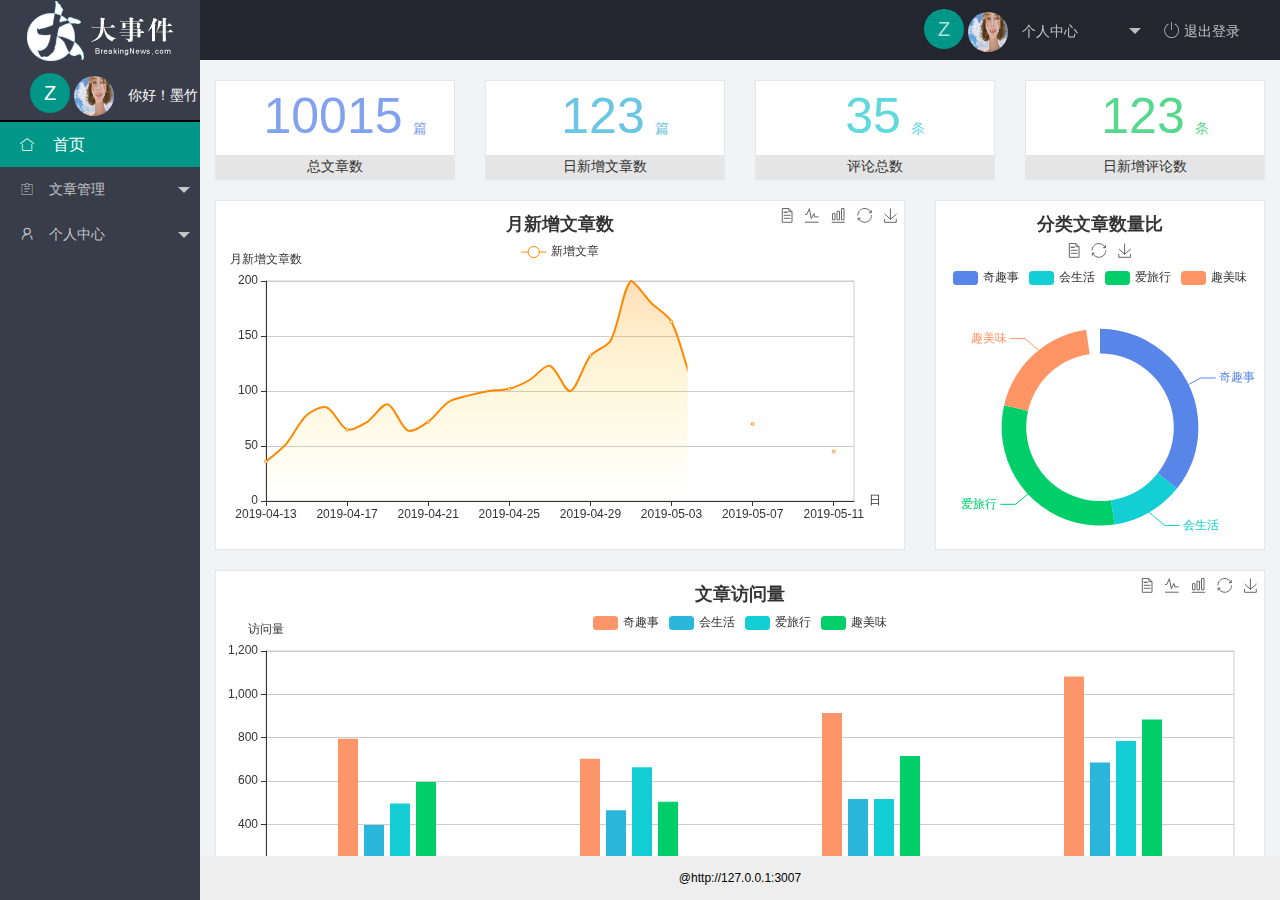
==== index.html @ a613e9b0 "完成了对主页功能的开发" ====
<!DOCTYPE html>
<html>

<head>
  <meta charset="utf-8">
  <meta name="viewport" content="width=device-width, initial-scale=1, maximum-scale=1">
  <title>大事件</title>
  <!-- layui css 文件 -->
  <link rel="stylesheet" href="./assets/lib/layui/css/layui.css">
  <!-- 第三方图标库 -->
  <link rel="stylesheet" href="./assets/fonts/iconfont.css">
  <!-- 自己的 css 文件 -->
  <link rel="stylesheet" href="./assets/css/index.css">
</head>

<body>
  <div class="layui-layout layui-layout-admin">
    <div class="layui-header">
      <div class="layui-logo layui-hide-xs layui-bg-black">
        <img src="./assets/images/logo.png" alt="">
      </div>
      <!-- 头部区域（可配合layui 已有的水平导航） -->
      <ul class="layui-nav layui-layout-left">
        <!-- 移动端显示 -->
        <li class="layui-nav-item layui-show-xs-inline-block layui-hide-sm" lay-header-event="menuLeft">
          <i class="layui-icon layui-icon-spread-left"></i>
        </li>
      </ul>
      <ul class="layui-nav layui-layout-right">
        <li class="layui-nav-item layui-hide layui-show-md-inline-block">
          <a href="javascript:;" class="userinfo">
            <!-- 文本头像 -->
            <span class="text-avatar">Z</span>
            <img src="./assets/images/2052120.jpg" class="layui-nav-img">
            个人中心
          </a>
          <dl class="layui-nav-child">
            <dd><a href="">基本资料</a></dd>
            <dd><a href="">更换头像</a></dd>
            <dd><a href="">修改密码</a></dd>
          </dl>
        </li>
        <li class="layui-nav-item" lay-header-event="menuRight" lay-unselect>
          <a href="javascript:;" id="btnLogout">
            <span class="iconfont icon-tuichu"></span>
            退出登录
          </a>
        </li>
      </ul>
    </div>

    <div class="layui-side layui-bg-black">
      <div class="layui-side-scroll">
        <div class="userinfo">
          <!-- 文本头像 -->
          <span class="text-avatar">Z</span>
          <img src="./assets/images/2052120.jpg" class="layui-nav-img">
          <span id="welcome">你好！墨竹</span>
        </div>
        <!-- 左侧导航区域（可配合layui已有的垂直导航） -->
        <ul class="layui-nav layui-nav-tree" lay-filter="test" lay-shrink="all">
          <li class="layui-nav-item layui-nav-itemed layui-this">
            <a class="" href="./home/dashboard.html" target="fm" style="font-size: 16px;" id="frist_show">
              <i class="layui-icon layui-icon-home"></i> 首页
            </a>
          </li>
          <li class="layui-nav-item">
            <a href="javascript:;"> <i class="layui-icon layui-icon-form"></i>文章管理</a>
            <dl class="layui-nav-child">
              <dd><a href="javascript:;">文章类别</a></dd>
              <dd><a href="javascript:;">文章列表</a></dd>
              <dd><a href="javascript:;">发表文章</a></dd>
            </dl>
          </li>
          <li class="layui-nav-item">
            <a href="javascript:;"> <i class="layui-icon layui-icon-username"></i>个人中心</a>
            <dl class="layui-nav-child">
              <dd><a href="javascript:;">基本信息</a></dd>
              <dd><a href="javascript:;">更换头像</a></dd>
              <dd><a href="javascript:;">修改密码</a></dd>
            </dl>
          </li>
        </ul>
      </div>
    </div>

    <div class="layui-body">
      <!-- 内容主体区域 -->
      <iframe name="fm" src="./home/dashboard.html" frameborder="0" id="zhuti"></iframe>



    </div>

    <div class="layui-footer">
      <!-- 底部固定区域 -->
      @http://127.0.0.1:3007
    </div>
  </div>
  <!-- 导入 layUI 的 js 文件 -->
  <script src="./assets/lib/layui/layui.all.js"></script>
  <!-- 导入 jQuery -->
  <script src="./assets/lib/jquery.js"></script>
  <!-- 导入 baseAPI -->
  <script src="./assets/js/baseAPI.js"></script>
  <!-- 导入自己的 js 文件 -->
  <script src="./assets/js/index.js"></script>
</body>

</html>
---- assets/lib/layui/css/layui.css ----
/** layui-v2.5.5 MIT License By https://www.layui.com */
 .layui-inline,img{display:inline-block;vertical-align:middle}h1,h2,h3,h4,h5,h6{font-weight:400}.layui-edge,.layui-header,.layui-inline,.layui-main{position:relative}.layui-body,.layui-edge,.layui-elip{overflow:hidden}.layui-btn,.layui-edge,.layui-inline,img{vertical-align:middle}.layui-btn,.layui-disabled,.layui-icon,.layui-unselect{-moz-user-select:none;-webkit-user-select:none;-ms-user-select:none}.layui-elip,.layui-form-checkbox span,.layui-form-pane .layui-form-label{text-overflow:ellipsis;white-space:nowrap}.layui-breadcrumb,.layui-tree-btnGroup{visibility:hidden}blockquote,body,button,dd,div,dl,dt,form,h1,h2,h3,h4,h5,h6,input,li,ol,p,pre,td,textarea,th,ul{margin:0;padding:0;-webkit-tap-highlight-color:rgba(0,0,0,0)}a:active,a:hover{outline:0}img{border:none}li{list-style:none}table{border-collapse:collapse;border-spacing:0}h4,h5,h6{font-size:100%}button,input,optgroup,option,select,textarea{font-family:inherit;font-size:inherit;font-style:inherit;font-weight:inherit;outline:0}pre{white-space:pre-wrap;white-space:-moz-pre-wrap;white-space:-pre-wrap;white-space:-o-pre-wrap;word-wrap:break-word}body{line-height:24px;font:14px Helvetica Neue,Helvetica,PingFang SC,Tahoma,Arial,sans-serif}hr{height:1px;margin:10px 0;border:0;clear:both}a{color:#333;text-decoration:none}a:hover{color:#777}a cite{font-style:normal;*cursor:pointer}.layui-border-box,.layui-border-box *{box-sizing:border-box}.layui-box,.layui-box *{box-sizing:content-box}.layui-clear{clear:both;*zoom:1}.layui-clear:after{content:'\20';clear:both;*zoom:1;display:block;height:0}.layui-inline{*display:inline;*zoom:1}.layui-edge{display:inline-block;width:0;height:0;border-width:6px;border-style:dashed;border-color:transparent}.layui-edge-top{top:-4px;border-bottom-color:#999;border-bottom-style:solid}.layui-edge-right{border-left-color:#999;border-left-style:solid}.layui-edge-bottom{top:2px;border-top-color:#999;border-top-style:solid}.layui-edge-left{border-right-color:#999;border-right-style:solid}.layui-disabled,.layui-disabled:hover{color:#d2d2d2!important;cursor:not-allowed!important}.layui-circle{border-radius:100%}.layui-show{display:block!important}.layui-hide{display:none!important}@font-face{font-family:layui-icon;src:url(../font/iconfont.eot?v=250);src:url(../font/iconfont.eot?v=250#iefix) format('embedded-opentype'),url(../font/iconfont.woff2?v=250) format('woff2'),url(../font/iconfont.woff?v=250) format('woff'),url(../font/iconfont.ttf?v=250) format('truetype'),url(../font/iconfont.svg?v=250#layui-icon) format('svg')}.layui-icon{font-family:layui-icon!important;font-size:16px;font-style:normal;-webkit-font-smoothing:antialiased;-moz-osx-font-smoothing:grayscale}.layui-icon-reply-fill:before{content:"\e611"}.layui-icon-set-fill:before{content:"\e614"}.layui-icon-menu-fill:before{content:"\e60f"}.layui-icon-search:before{content:"\e615"}.layui-icon-share:before{content:"\e641"}.layui-icon-set-sm:before{content:"\e620"}.layui-icon-engine:before{content:"\e628"}.layui-icon-close:before{content:"\1006"}.layui-icon-close-fill:before{content:"\1007"}.layui-icon-chart-screen:before{content:"\e629"}.layui-icon-star:before{content:"\e600"}.layui-icon-circle-dot:before{content:"\e617"}.layui-icon-chat:before{content:"\e606"}.layui-icon-release:before{content:"\e609"}.layui-icon-list:before{content:"\e60a"}.layui-icon-chart:before{content:"\e62c"}.layui-icon-ok-circle:before{content:"\1005"}.layui-icon-layim-theme:before{content:"\e61b"}.layui-icon-table:before{content:"\e62d"}.layui-icon-right:before{content:"\e602"}.layui-icon-left:before{content:"\e603"}.layui-icon-cart-simple:before{content:"\e698"}.layui-icon-face-cry:before{content:"\e69c"}.layui-icon-face-smile:before{content:"\e6af"}.layui-icon-survey:before{content:"\e6b2"}.layui-icon-tree:before{content:"\e62e"}.layui-icon-upload-circle:before{content:"\e62f"}.layui-icon-add-circle:before{content:"\e61f"}.layui-icon-download-circle:before{content:"\e601"}.layui-icon-templeate-1:before{content:"\e630"}.layui-icon-util:before{content:"\e631"}.layui-icon-face-surprised:before{content:"\e664"}.layui-icon-edit:before{content:"\e642"}.layui-icon-speaker:before{content:"\e645"}.layui-icon-down:before{content:"\e61a"}.layui-icon-file:before{content:"\e621"}.layui-icon-layouts:before{content:"\e632"}.layui-icon-rate-half:before{content:"\e6c9"}.layui-icon-add-circle-fine:before{content:"\e608"}.layui-icon-prev-circle:before{content:"\e633"}.layui-icon-read:before{content:"\e705"}.layui-icon-404:before{content:"\e61c"}.layui-icon-carousel:before{content:"\e634"}.layui-icon-help:before{content:"\e607"}.layui-icon-code-circle:before{content:"\e635"}.layui-icon-water:before{content:"\e636"}.layui-icon-username:before{content:"\e66f"}.layui-icon-find-fill:before{content:"\e670"}.layui-icon-about:before{content:"\e60b"}.layui-icon-location:before{content:"\e715"}.layui-icon-up:before{content:"\e619"}.layui-icon-pause:before{content:"\e651"}.layui-icon-date:before{content:"\e637"}.layui-icon-layim-uploadfile:before{content:"\e61d"}.layui-icon-delete:before{content:"\e640"}.layui-icon-play:before{content:"\e652"}.layui-icon-top:before{content:"\e604"}.layui-icon-friends:before{content:"\e612"}.layui-icon-refresh-3:before{content:"\e9aa"}.layui-icon-ok:before{content:"\e605"}.layui-icon-layer:before{content:"\e638"}.layui-icon-face-smile-fine:before{content:"\e60c"}.layui-icon-dollar:before{content:"\e659"}.layui-icon-group:before{content:"\e613"}.layui-icon-layim-download:before{content:"\e61e"}.layui-icon-picture-fine:before{content:"\e60d"}.layui-icon-link:before{content:"\e64c"}.layui-icon-diamond:before{content:"\e735"}.layui-icon-log:before{content:"\e60e"}.layui-icon-rate-solid:before{content:"\e67a"}.layui-icon-fonts-del:before{content:"\e64f"}.layui-icon-unlink:before{content:"\e64d"}.layui-icon-fonts-clear:before{content:"\e639"}.layui-icon-triangle-r:before{content:"\e623"}.layui-icon-circle:before{content:"\e63f"}.layui-icon-radio:before{content:"\e643"}.layui-icon-align-center:before{content:"\e647"}.layui-icon-align-right:before{content:"\e648"}.layui-icon-align-left:before{content:"\e649"}.layui-icon-loading-1:before{content:"\e63e"}.layui-icon-return:before{content:"\e65c"}.layui-icon-fonts-strong:before{content:"\e62b"}.layui-icon-upload:before{content:"\e67c"}.layui-icon-dialogue:before{content:"\e63a"}.layui-icon-video:before{content:"\e6ed"}.layui-icon-headset:before{content:"\e6fc"}.layui-icon-cellphone-fine:before{content:"\e63b"}.layui-icon-add-1:before{content:"\e654"}.layui-icon-face-smile-b:before{content:"\e650"}.layui-icon-fonts-html:before{content:"\e64b"}.layui-icon-form:before{content:"\e63c"}.layui-icon-cart:before{content:"\e657"}.layui-icon-camera-fill:before{content:"\e65d"}.layui-icon-tabs:before{content:"\e62a"}.layui-icon-fonts-code:before{content:"\e64e"}.layui-icon-fire:before{content:"\e756"}.layui-icon-set:before{content:"\e716"}.layui-icon-fonts-u:before{content:"\e646"}.layui-icon-triangle-d:before{content:"\e625"}.layui-icon-tips:before{content:"\e702"}.layui-icon-picture:before{content:"\e64a"}.layui-icon-more-vertical:before{content:"\e671"}.layui-icon-flag:before{content:"\e66c"}.layui-icon-loading:before{content:"\e63d"}.layui-icon-fonts-i:before{content:"\e644"}.layui-icon-refresh-1:before{content:"\e666"}.layui-icon-rmb:before{content:"\e65e"}.layui-icon-home:before{content:"\e68e"}.layui-icon-user:before{content:"\e770"}.layui-icon-notice:before{content:"\e667"}.layui-icon-login-weibo:before{content:"\e675"}.layui-icon-voice:before{content:"\e688"}.layui-icon-upload-drag:before{content:"\e681"}.layui-icon-login-qq:before{content:"\e676"}.layui-icon-snowflake:before{content:"\e6b1"}.layui-icon-file-b:before{content:"\e655"}.layui-icon-template:before{content:"\e663"}.layui-icon-auz:before{content:"\e672"}.layui-icon-console:before{content:"\e665"}.layui-icon-app:before{content:"\e653"}.layui-icon-prev:before{content:"\e65a"}.layui-icon-website:before{content:"\e7ae"}.layui-icon-next:before{content:"\e65b"}.layui-icon-component:before{content:"\e857"}.layui-icon-more:before{content:"\e65f"}.layui-icon-login-wechat:before{content:"\e677"}.layui-icon-shrink-right:before{content:"\e668"}.layui-icon-spread-left:before{content:"\e66b"}.layui-icon-camera:before{content:"\e660"}.layui-icon-note:before{content:"\e66e"}.layui-icon-refresh:before{content:"\e669"}.layui-icon-female:before{content:"\e661"}.layui-icon-male:before{content:"\e662"}.layui-icon-password:before{content:"\e673"}.layui-icon-senior:before{content:"\e674"}.layui-icon-theme:before{content:"\e66a"}.layui-icon-tread:before{content:"\e6c5"}.layui-icon-praise:before{content:"\e6c6"}.layui-icon-star-fill:before{content:"\e658"}.layui-icon-rate:before{content:"\e67b"}.layui-icon-template-1:before{content:"\e656"}.layui-icon-vercode:before{content:"\e679"}.layui-icon-cellphone:before{content:"\e678"}.layui-icon-screen-full:before{content:"\e622"}.layui-icon-screen-restore:before{content:"\e758"}.layui-icon-cols:before{content:"\e610"}.layui-icon-export:before{content:"\e67d"}.layui-icon-print:before{content:"\e66d"}.layui-icon-slider:before{content:"\e714"}.layui-icon-addition:before{content:"\e624"}.layui-icon-subtraction:before{content:"\e67e"}.layui-icon-service:before{content:"\e626"}.layui-icon-transfer:before{content:"\e691"}.layui-main{width:1140px;margin:0 auto}.layui-header{z-index:1000;height:60px}.layui-header a:hover{transition:all .5s;-webkit-transition:all .5s}.layui-side{position:fixed;left:0;top:0;bottom:0;z-index:999;width:200px;overflow-x:hidden}.layui-side-scroll{position:relative;width:220px;height:100%;overflow-x:hidden}.layui-body{position:absolute;left:200px;right:0;top:0;bottom:0;z-index:998;width:auto;overflow-y:auto;box-sizing:border-box}.layui-layout-body{overflow:hidden}.layui-layout-admin .layui-header{background-color:#23262E}.layui-layout-admin .layui-side{top:60px;width:200px;overflow-x:hidden}.layui-layout-admin .layui-body{position:fixed;top:60px;bottom:44px}.layui-layout-admin .layui-main{width:auto;margin:0 15px}.layui-layout-admin .layui-footer{position:fixed;left:200px;right:0;bottom:0;height:44px;line-height:44px;padding:0 15px;background-color:#eee}.layui-layout-admin .layui-logo{position:absolute;left:0;top:0;width:200px;height:100%;line-height:60px;text-align:center;color:#009688;font-size:16px}.layui-layout-admin .layui-header .layui-nav{background:0 0}.layui-layout-left{position:absolute!important;left:200px;top:0}.layui-layout-right{position:absolute!important;right:0;top:0}.layui-container{position:relative;margin:0 auto;padding:0 15px;box-sizing:border-box}.layui-fluid{position:relative;margin:0 auto;padding:0 15px}.layui-row:after,.layui-row:before{content:'';display:block;clear:both}.layui-col-lg1,.layui-col-lg10,.layui-col-lg11,.layui-col-lg12,.layui-col-lg2,.layui-col-lg3,.layui-col-lg4,.layui-col-lg5,.layui-col-lg6,.layui-col-lg7,.layui-col-lg8,.layui-col-lg9,.layui-col-md1,.layui-col-md10,.layui-col-md11,.layui-col-md12,.layui-col-md2,.layui-col-md3,.layui-col-md4,.layui-col-md5,.layui-col-md6,.layui-col-md7,.layui-col-md8,.layui-col-md9,.layui-col-sm1,.layui-col-sm10,.layui-col-sm11,.layui-col-sm12,.layui-col-sm2,.layui-col-sm3,.layui-col-sm4,.layui-col-sm5,.layui-col-sm6,.layui-col-sm7,.layui-col-sm8,.layui-col-sm9,.layui-col-xs1,.layui-col-xs10,.layui-col-xs11,.layui-col-xs12,.layui-col-xs2,.layui-col-xs3,.layui-col-xs4,.layui-col-xs5,.layui-col-xs6,.layui-col-xs7,.layui-col-xs8,.layui-col-xs9{position:relative;display:block;box-sizing:border-box}.layui-col-xs1,.layui-col-xs10,.layui-col-xs11,.layui-col-xs12,.layui-col-xs2,.layui-col-xs3,.layui-col-xs4,.layui-col-xs5,.layui-col-xs6,.layui-col-xs7,.layui-col-xs8,.layui-col-xs9{float:left}.layui-col-xs1{width:8.33333333%}.layui-col-xs2{width:16.66666667%}.layui-col-xs3{width:25%}.layui-col-xs4{width:33.33333333%}.layui-col-xs5{width:41.66666667%}.layui-col-xs6{width:50%}.layui-col-xs7{width:58.33333333%}.layui-col-xs8{width:66.66666667%}.layui-col-xs9{width:75%}.layui-col-xs10{width:83.33333333%}.layui-col-xs11{width:91.66666667%}.layui-col-xs12{width:100%}.layui-col-xs-offset1{margin-left:8.33333333%}.layui-col-xs-offset2{margin-left:16.66666667%}.layui-col-xs-offset3{margin-left:25%}.layui-col-xs-offset4{margin-left:33.33333333%}.layui-col-xs-offset5{margin-left:41.66666667%}.layui-col-xs-offset6{margin-left:50%}.layui-col-xs-offset7{margin-left:58.33333333%}.layui-col-xs-offset8{margin-left:66.66666667%}.layui-col-xs-offset9{margin-left:75%}.layui-col-xs-offset10{margin-left:83.33333333%}.layui-col-xs-offset11{margin-left:91.66666667%}.layui-col-xs-offset12{margin-left:100%}@media screen and (max-width:768px){.layui-hide-xs{display:none!important}.layui-show-xs-block{display:block!important}.layui-show-xs-inline{display:inline!important}.layui-show-xs-inline-block{display:inline-block!important}}@media screen and (min-width:768px){.layui-container{width:750px}.layui-hide-sm{display:none!important}.layui-show-sm-block{display:block!important}.layui-show-sm-inline{display:inline!important}.layui-show-sm-inline-block{display:inline-block!important}.layui-col-sm1,.layui-col-sm10,.layui-col-sm11,.layui-col-sm12,.layui-col-sm2,.layui-col-sm3,.layui-col-sm4,.layui-col-sm5,.layui-col-sm6,.layui-col-sm7,.layui-col-sm8,.layui-col-sm9{float:left}.layui-col-sm1{width:8.33333333%}.layui-col-sm2{width:16.66666667%}.layui-col-sm3{width:25%}.layui-col-sm4{width:33.33333333%}.layui-col-sm5{width:41.66666667%}.layui-col-sm6{width:50%}.layui-col-sm7{width:58.33333333%}.layui-col-sm8{width:66.66666667%}.layui-col-sm9{width:75%}.layui-col-sm10{width:83.33333333%}.layui-col-sm11{width:91.66666667%}.layui-col-sm12{width:100%}.layui-col-sm-offset1{margin-left:8.33333333%}.layui-col-sm-offset2{margin-left:16.66666667%}.layui-col-sm-offset3{margin-left:25%}.layui-col-sm-offset4{margin-left:33.33333333%}.layui-col-sm-offset5{margin-left:41.66666667%}.layui-col-sm-offset6{margin-left:50%}.layui-col-sm-offset7{margin-left:58.33333333%}.layui-col-sm-offset8{margin-left:66.66666667%}.layui-col-sm-offset9{margin-left:75%}.layui-col-sm-offset10{margin-left:83.33333333%}.layui-col-sm-offset11{margin-left:91.66666667%}.layui-col-sm-offset12{margin-left:100%}}@media screen and (min-width:992px){.layui-container{width:970px}.layui-hide-md{display:none!important}.layui-show-md-block{display:block!important}.layui-show-md-inline{display:inline!important}.layui-show-md-inline-block{display:inline-block!important}.layui-col-md1,.layui-col-md10,.layui-col-md11,.layui-col-md12,.layui-col-md2,.layui-col-md3,.layui-col-md4,.layui-col-md5,.layui-col-md6,.layui-col-md7,.layui-col-md8,.layui-col-md9{float:left}.layui-col-md1{width:8.33333333%}.layui-col-md2{width:16.66666667%}.layui-col-md3{width:25%}.layui-col-md4{width:33.33333333%}.layui-col-md5{width:41.66666667%}.layui-col-md6{width:50%}.layui-col-md7{width:58.33333333%}.layui-col-md8{width:66.66666667%}.layui-col-md9{width:75%}.layui-col-md10{width:83.33333333%}.layui-col-md11{width:91.66666667%}.layui-col-md12{width:100%}.layui-col-md-offset1{margin-left:8.33333333%}.layui-col-md-offset2{margin-left:16.66666667%}.layui-col-md-offset3{margin-left:25%}.layui-col-md-offset4{margin-left:33.33333333%}.layui-col-md-offset5{margin-left:41.66666667%}.layui-col-md-offset6{margin-left:50%}.layui-col-md-offset7{margin-left:58.33333333%}.layui-col-md-offset8{margin-left:66.66666667%}.layui-col-md-offset9{margin-left:75%}.layui-col-md-offset10{margin-left:83.33333333%}.layui-col-md-offset11{margin-left:91.66666667%}.layui-col-md-offset12{margin-left:100%}}@media screen and (min-width:1200px){.layui-container{width:1170px}.layui-hide-lg{display:none!important}.layui-show-lg-block{display:block!important}.layui-show-lg-inline{display:inline!important}.layui-show-lg-inline-block{display:inline-block!important}.layui-col-lg1,.layui-col-lg10,.layui-col-lg11,.layui-col-lg12,.layui-col-lg2,.layui-col-lg3,.layui-col-lg4,.layui-col-lg5,.layui-col-lg6,.layui-col-lg7,.layui-col-lg8,.layui-col-lg9{float:left}.layui-col-lg1{width:8.33333333%}.layui-col-lg2{width:16.66666667%}.layui-col-lg3{width:25%}.layui-col-lg4{width:33.33333333%}.layui-col-lg5{width:41.66666667%}.layui-col-lg6{width:50%}.layui-col-lg7{width:58.33333333%}.layui-col-lg8{width:66.66666667%}.layui-col-lg9{width:75%}.layui-col-lg10{width:83.33333333%}.layui-col-lg11{width:91.66666667%}.layui-col-lg12{width:100%}.layui-col-lg-offset1{margin-left:8.33333333%}.layui-col-lg-offset2{margin-left:16.66666667%}.layui-col-lg-offset3{margin-left:25%}.layui-col-lg-offset4{margin-left:33.33333333%}.layui-col-lg-offset5{margin-left:41.66666667%}.layui-col-lg-offset6{margin-left:50%}.layui-col-lg-offset7{margin-left:58.33333333%}.layui-col-lg-offset8{margin-left:66.66666667%}.layui-col-lg-offset9{margin-left:75%}.layui-col-lg-offset10{margin-left:83.33333333%}.layui-col-lg-offset11{margin-left:91.66666667%}.layui-col-lg-offset12{margin-left:100%}}.layui-col-space1{margin:-.5px}.layui-col-space1>*{padding:.5px}.layui-col-space3{margin:-1.5px}.layui-col-space3>*{padding:1.5px}.layui-col-space5{margin:-2.5px}.layui-col-space5>*{padding:2.5px}.layui-col-space8{margin:-3.5px}.layui-col-space8>*{padding:3.5px}.layui-col-space10{margin:-5px}.layui-col-space10>*{padding:5px}.layui-col-space12{margin:-6px}.layui-col-space12>*{padding:6px}.layui-col-space15{margin:-7.5px}.layui-col-space15>*{padding:7.5px}.layui-col-space18{margin:-9px}.layui-col-space18>*{padding:9px}.layui-col-space20{margin:-10px}.layui-col-space20>*{padding:10px}.layui-col-space22{margin:-11px}.layui-col-space22>*{padding:11px}.layui-col-space25{margin:-12.5px}.layui-col-space25>*{padding:12.5px}.layui-col-space30{margin:-15px}.layui-col-space30>*{padding:15px}.layui-btn,.layui-input,.layui-select,.layui-textarea,.layui-upload-button{outline:0;-webkit-appearance:none;transition:all .3s;-webkit-transition:all .3s;box-sizing:border-box}.layui-elem-quote{margin-bottom:10px;padding:15px;line-height:22px;border-left:5px solid #009688;border-radius:0 2px 2px 0;background-color:#f2f2f2}.layui-quote-nm{border-style:solid;border-width:1px 1px 1px 5px;background:0 0}.layui-elem-field{margin-bottom:10px;padding:0;border-width:1px;border-style:solid}.layui-elem-field legend{margin-left:20px;padding:0 10px;font-size:20px;font-weight:300}.layui-field-title{margin:10px 0 20px;border-width:1px 0 0}.layui-field-box{padding:10px 15px}.layui-field-title .layui-field-box{padding:10px 0}.layui-progress{position:relative;height:6px;border-radius:20px;background-color:#e2e2e2}.layui-progress-bar{position:absolute;left:0;top:0;width:0;max-width:100%;height:6px;border-radius:20px;text-align:right;background-color:#5FB878;transition:all .3s;-webkit-transition:all .3s}.layui-progress-big,.layui-progress-big .layui-progress-bar{height:18px;line-height:18px}.layui-progress-text{position:relative;top:-20px;line-height:18px;font-size:12px;color:#666}.layui-progress-big .layui-progress-text{position:static;padding:0 10px;color:#fff}.layui-collapse{border-width:1px;border-style:solid;border-radius:2px}.layui-colla-content,.layui-colla-item{border-top-width:1px;border-top-style:solid}.layui-colla-item:first-child{border-top:none}.layui-colla-title{position:relative;height:42px;line-height:42px;padding:0 15px 0 35px;color:#333;background-color:#f2f2f2;cursor:pointer;font-size:14px;overflow:hidden}.layui-colla-content{display:none;padding:10px 15px;line-height:22px;color:#666}.layui-colla-icon{position:absolute;left:15px;top:0;font-size:14px}.layui-card{margin-bottom:15px;border-radius:2px;background-color:#fff;box-shadow:0 1px 2px 0 rgba(0,0,0,.05)}.layui-card:last-child{margin-bottom:0}.layui-card-header{position:relative;height:42px;line-height:42px;padding:0 15px;border-bottom:1px solid #f6f6f6;color:#333;border-radius:2px 2px 0 0;font-size:14px}.layui-bg-black,.layui-bg-blue,.layui-bg-cyan,.layui-bg-green,.layui-bg-orange,.layui-bg-red{color:#fff!important}.layui-card-body{position:relative;padding:10px 15px;line-height:24px}.layui-card-body[pad15]{padding:15px}.layui-card-body[pad20]{padding:20px}.layui-card-body .layui-table{margin:5px 0}.layui-card .layui-tab{margin:0}.layui-panel-window{position:relative;padding:15px;border-radius:0;border-top:5px solid #E6E6E6;background-color:#fff}.layui-auxiliar-moving{position:fixed;left:0;right:0;top:0;bottom:0;width:100%;height:100%;background:0 0;z-index:9999999999}.layui-form-label,.layui-form-mid,.layui-form-select,.layui-input-block,.layui-input-inline,.layui-textarea{position:relative}.layui-bg-red{background-color:#FF5722!important}.layui-bg-orange{background-color:#FFB800!important}.layui-bg-green{background-color:#009688!important}.layui-bg-cyan{background-color:#2F4056!important}.layui-bg-blue{background-color:#1E9FFF!important}.layui-bg-black{background-color:#393D49!important}.layui-bg-gray{background-color:#eee!important;color:#666!important}.layui-badge-rim,.layui-colla-content,.layui-colla-item,.layui-collapse,.layui-elem-field,.layui-form-pane .layui-form-item[pane],.layui-form-pane .layui-form-label,.layui-input,.layui-layedit,.layui-layedit-tool,.layui-quote-nm,.layui-select,.layui-tab-bar,.layui-tab-card,.layui-tab-title,.layui-tab-title .layui-this:after,.layui-textarea{border-color:#e6e6e6}.layui-timeline-item:before,hr{background-color:#e6e6e6}.layui-text{line-height:22px;font-size:14px;color:#666}.layui-text h1,.layui-text h2,.layui-text h3{font-weight:500;color:#333}.layui-text h1{font-size:30px}.layui-text h2{font-size:24px}.layui-text h3{font-size:18px}.layui-text a:not(.layui-btn){color:#01AAED}.layui-text a:not(.layui-btn):hover{text-decoration:underline}.layui-text ul{padding:5px 0 5px 15px}.layui-text ul li{margin-top:5px;list-style-type:disc}.layui-text em,.layui-word-aux{color:#999!important;padding:0 5px!important}.layui-btn{display:inline-block;height:38px;line-height:38px;padding:0 18px;background-color:#009688;color:#fff;white-space:nowrap;text-align:center;font-size:14px;border:none;border-radius:2px;cursor:pointer}.layui-btn:hover{opacity:.8;filter:alpha(opacity=80);color:#fff}.layui-btn:active{opacity:1;filter:alpha(opacity=100)}.layui-btn+.layui-btn{margin-left:10px}.layui-btn-container{font-size:0}.layui-btn-container .layui-btn{margin-right:10px;margin-bottom:10px}.layui-btn-container .layui-btn+.layui-btn{margin-left:0}.layui-table .layui-btn-container .layui-btn{margin-bottom:9px}.layui-btn-radius{border-radius:100px}.layui-btn .layui-icon{margin-right:3px;font-size:18px;vertical-align:bottom;vertical-align:middle\9}.layui-btn-primary{border:1px solid #C9C9C9;background-color:#fff;color:#555}.layui-btn-primary:hover{border-color:#009688;color:#333}.layui-btn-normal{background-color:#1E9FFF}.layui-btn-warm{background-color:#FFB800}.layui-btn-danger{background-color:#FF5722}.layui-btn-checked{background-color:#5FB878}.layui-btn-disabled,.layui-btn-disabled:active,.layui-btn-disabled:hover{border:1px solid #e6e6e6;background-color:#FBFBFB;color:#C9C9C9;cursor:not-allowed;opacity:1}.layui-btn-lg{height:44px;line-height:44px;padding:0 25px;font-size:16px}.layui-btn-sm{height:30px;line-height:30px;padding:0 10px;font-size:12px}.layui-btn-sm i{font-size:16px!important}.layui-btn-xs{height:22px;line-height:22px;padding:0 5px;font-size:12px}.layui-btn-xs i{font-size:14px!important}.layui-btn-group{display:inline-block;vertical-align:middle;font-size:0}.layui-btn-group .layui-btn{margin-left:0!important;margin-right:0!important;border-left:1px solid rgba(255,255,255,.5);border-radius:0}.layui-btn-group .layui-btn-primary{border-left:none}.layui-btn-group .layui-btn-primary:hover{border-color:#C9C9C9;color:#009688}.layui-btn-group .layui-btn:first-child{border-left:none;border-radius:2px 0 0 2px}.layui-btn-group .layui-btn-primary:first-child{border-left:1px solid #c9c9c9}.layui-btn-group .layui-btn:last-child{border-radius:0 2px 2px 0}.layui-btn-group .layui-btn+.layui-btn{margin-left:0}.layui-btn-group+.layui-btn-group{margin-left:10px}.layui-btn-fluid{width:100%}.layui-input,.layui-select,.layui-textarea{height:38px;line-height:1.3;line-height:38px\9;border-width:1px;border-style:solid;background-color:#fff;border-radius:2px}.layui-input::-webkit-input-placeholder,.layui-select::-webkit-input-placeholder,.layui-textarea::-webkit-input-placeholder{line-height:1.3}.layui-input,.layui-textarea{display:block;width:100%;padding-left:10px}.layui-input:hover,.layui-textarea:hover{border-color:#D2D2D2!important}.layui-input:focus,.layui-textarea:focus{border-color:#C9C9C9!important}.layui-textarea{min-height:100px;height:auto;line-height:20px;padding:6px 10px;resize:vertical}.layui-select{padding:0 10px}.layui-form input[type=checkbox],.layui-form input[type=radio],.layui-form select{display:none}.layui-form [lay-ignore]{display:initial}.layui-form-item{margin-bottom:15px;clear:both;*zoom:1}.layui-form-item:after{content:'\20';clear:both;*zoom:1;display:block;height:0}.layui-form-label{float:left;display:block;padding:9px 15px;width:80px;font-weight:400;line-height:20px;text-align:right}.layui-form-label-col{display:block;float:none;padding:9px 0;line-height:20px;text-align:left}.layui-form-item .layui-inline{margin-bottom:5px;margin-right:10px}.layui-input-block{margin-left:110px;min-height:36px}.layui-input-inline{display:inline-block;vertical-align:middle}.layui-form-item .layui-input-inline{float:left;width:190px;margin-right:10px}.layui-form-text .layui-input-inline{width:auto}.layui-form-mid{float:left;display:block;padding:9px 0!important;line-height:20px;margin-right:10px}.layui-form-danger+.layui-form-select .layui-input,.layui-form-danger:focus{border-color:#FF5722!important}.layui-form-select .layui-input{padding-right:30px;cursor:pointer}.layui-form-select .layui-edge{position:absolute;right:10px;top:50%;margin-top:-3px;cursor:pointer;border-width:6px;border-top-color:#c2c2c2;border-top-style:solid;transition:all .3s;-webkit-transition:all .3s}.layui-form-select dl{display:none;position:absolute;left:0;top:42px;padding:5px 0;z-index:899;min-width:100%;border:1px solid #d2d2d2;max-height:300px;overflow-y:auto;background-color:#fff;border-radius:2px;box-shadow:0 2px 4px rgba(0,0,0,.12);box-sizing:border-box}.layui-form-select dl dd,.layui-form-select dl dt{padding:0 10px;line-height:36px;white-space:nowrap;overflow:hidden;text-overflow:ellipsis}.layui-form-select dl dt{font-size:12px;color:#999}.layui-form-select dl dd{cursor:pointer}.layui-form-select dl dd:hover{background-color:#f2f2f2;-webkit-transition:.5s all;transition:.5s all}.layui-form-select .layui-select-group dd{padding-left:20px}.layui-form-select dl dd.layui-select-tips{padding-left:10px!important;color:#999}.layui-form-select dl dd.layui-this{background-color:#5FB878;color:#fff}.layui-form-checkbox,.layui-form-select dl dd.layui-disabled{background-color:#fff}.layui-form-selected dl{display:block}.layui-form-checkbox,.layui-form-checkbox *,.layui-form-switch{display:inline-block;vertical-align:middle}.layui-form-selected .layui-edge{margin-top:-9px;-webkit-transform:rotate(180deg);transform:rotate(180deg);margin-top:-3px\9}:root .layui-form-selected .layui-edge{margin-top:-9px\0/IE9}.layui-form-selectup dl{top:auto;bottom:42px}.layui-select-none{margin:5px 0;text-align:center;color:#999}.layui-select-disabled .layui-disabled{border-color:#eee!important}.layui-select-disabled .layui-edge{border-top-color:#d2d2d2}.layui-form-checkbox{position:relative;height:30px;line-height:30px;margin-right:10px;padding-right:30px;cursor:pointer;font-size:0;-webkit-transition:.1s linear;transition:.1s linear;box-sizing:border-box}.layui-form-checkbox span{padding:0 10px;height:100%;font-size:14px;border-radius:2px 0 0 2px;background-color:#d2d2d2;color:#fff;overflow:hidden}.layui-form-checkbox:hover span{background-color:#c2c2c2}.layui-form-checkbox i{position:absolute;right:0;top:0;width:30px;height:28px;border:1px solid #d2d2d2;border-left:none;border-radius:0 2px 2px 0;color:#fff;font-size:20px;text-align:center}.layui-form-checkbox:hover i{border-color:#c2c2c2;color:#c2c2c2}.layui-form-checked,.layui-form-checked:hover{border-color:#5FB878}.layui-form-checked span,.layui-form-checked:hover span{background-color:#5FB878}.layui-form-checked i,.layui-form-checked:hover i{color:#5FB878}.layui-form-item .layui-form-checkbox{margin-top:4px}.layui-form-checkbox[lay-skin=primary]{height:auto!important;line-height:normal!important;min-width:18px;min-height:18px;border:none!important;margin-right:0;padding-left:28px;padding-right:0;background:0 0}.layui-form-checkbox[lay-skin=primary] span{padding-left:0;padding-right:15px;line-height:18px;background:0 0;color:#666}.layui-form-checkbox[lay-skin=primary] i{right:auto;left:0;width:16px;height:16px;line-height:16px;border:1px solid #d2d2d2;font-size:12px;border-radius:2px;background-color:#fff;-webkit-transition:.1s linear;transition:.1s linear}.layui-form-checkbox[lay-skin=primary]:hover i{border-color:#5FB878;color:#fff}.layui-form-checked[lay-skin=primary] i{border-color:#5FB878!important;background-color:#5FB878;color:#fff}.layui-checkbox-disbaled[lay-skin=primary] span{background:0 0!important;color:#c2c2c2}.layui-checkbox-disbaled[lay-skin=primary]:hover i{border-color:#d2d2d2}.layui-form-item .layui-form-checkbox[lay-skin=primary]{margin-top:10px}.layui-form-switch{position:relative;height:22px;line-height:22px;min-width:35px;padding:0 5px;margin-top:8px;border:1px solid #d2d2d2;border-radius:20px;cursor:pointer;background-color:#fff;-webkit-transition:.1s linear;transition:.1s linear}.layui-form-switch i{position:absolute;left:5px;top:3px;width:16px;height:16px;border-radius:20px;background-color:#d2d2d2;-webkit-transition:.1s linear;transition:.1s linear}.layui-form-switch em{position:relative;top:0;width:25px;margin-left:21px;padding:0!important;text-align:center!important;color:#999!important;font-style:normal!important;font-size:12px}.layui-form-onswitch{border-color:#5FB878;background-color:#5FB878}.layui-checkbox-disbaled,.layui-checkbox-disbaled i{border-color:#e2e2e2!important}.layui-form-onswitch i{left:100%;margin-left:-21px;background-color:#fff}.layui-form-onswitch em{margin-left:5px;margin-right:21px;color:#fff!important}.layui-checkbox-disbaled span{background-color:#e2e2e2!important}.layui-checkbox-disbaled:hover i{color:#fff!important}[lay-radio]{display:none}.layui-form-radio,.layui-form-radio *{display:inline-block;vertical-align:middle}.layui-form-radio{line-height:28px;margin:6px 10px 0 0;padding-right:10px;cursor:pointer;font-size:0}.layui-form-radio *{font-size:14px}.layui-form-radio>i{margin-right:8px;font-size:22px;color:#c2c2c2}.layui-form-radio>i:hover,.layui-form-radioed>i{color:#5FB878}.layui-radio-disbaled>i{color:#e2e2e2!important}.layui-form-pane .layui-form-label{width:110px;padding:8px 15px;height:38px;line-height:20px;border-width:1px;border-style:solid;border-radius:2px 0 0 2px;text-align:center;background-color:#FBFBFB;overflow:hidden;box-sizing:border-box}.layui-form-pane .layui-input-inline{margin-left:-1px}.layui-form-pane .layui-input-block{margin-left:110px;left:-1px}.layui-form-pane .layui-input{border-radius:0 2px 2px 0}.layui-form-pane .layui-form-text .layui-form-label{float:none;width:100%;border-radius:2px;box-sizing:border-box;text-align:left}.layui-form-pane .layui-form-text .layui-input-inline{display:block;margin:0;top:-1px;clear:both}.layui-form-pane .layui-form-text .layui-input-block{margin:0;left:0;top:-1px}.layui-form-pane .layui-form-text .layui-textarea{min-height:100px;border-radius:0 0 2px 2px}.layui-form-pane .layui-form-checkbox{margin:4px 0 4px 10px}.layui-form-pane .layui-form-radio,.layui-form-pane .layui-form-switch{margin-top:6px;margin-left:10px}.layui-form-pane .layui-form-item[pane]{position:relative;border-width:1px;border-style:solid}.layui-form-pane .layui-form-item[pane] .layui-form-label{position:absolute;left:0;top:0;height:100%;border-width:0 1px 0 0}.layui-form-pane .layui-form-item[pane] .layui-input-inline{margin-left:110px}@media screen and (max-width:450px){.layui-form-item .layui-form-label{text-overflow:ellipsis;overflow:hidden;white-space:nowrap}.layui-form-item .layui-inline{display:block;margin-right:0;margin-bottom:20px;clear:both}.layui-form-item .layui-inline:after{content:'\20';clear:both;display:block;height:0}.layui-form-item .layui-input-inline{display:block;float:none;left:-3px;width:auto;margin:0 0 10px 112px}.layui-form-item .layui-input-inline+.layui-form-mid{margin-left:110px;top:-5px;padding:0}.layui-form-item .layui-form-checkbox{margin-right:5px;margin-bottom:5px}}.layui-layedit{border-width:1px;border-style:solid;border-radius:2px}.layui-layedit-tool{padding:3px 5px;border-bottom-width:1px;border-bottom-style:solid;font-size:0}.layedit-tool-fixed{position:fixed;top:0;border-top:1px solid #e2e2e2}.layui-layedit-tool .layedit-tool-mid,.layui-layedit-tool .layui-icon{display:inline-block;vertical-align:middle;text-align:center;font-size:14px}.layui-layedit-tool .layui-icon{position:relative;width:32px;height:30px;line-height:30px;margin:3px 5px;color:#777;cursor:pointer;border-radius:2px}.layui-layedit-tool .layui-icon:hover{color:#393D49}.layui-layedit-tool .layui-icon:active{color:#000}.layui-layedit-tool .layedit-tool-active{background-color:#e2e2e2;color:#000}.layui-layedit-tool .layui-disabled,.layui-layedit-tool .layui-disabled:hover{color:#d2d2d2;cursor:not-allowed}.layui-layedit-tool .layedit-tool-mid{width:1px;height:18px;margin:0 10px;background-color:#d2d2d2}.layedit-tool-html{width:50px!important;font-size:30px!important}.layedit-tool-b,.layedit-tool-code,.layedit-tool-help{font-size:16px!important}.layedit-tool-d,.layedit-tool-face,.layedit-tool-image,.layedit-tool-unlink{font-size:18px!important}.layedit-tool-image input{position:absolute;font-size:0;left:0;top:0;width:100%;height:100%;opacity:.01;filter:Alpha(opacity=1);cursor:pointer}.layui-layedit-iframe iframe{display:block;width:100%}#LAY_layedit_code{overflow:hidden}.layui-laypage{display:inline-block;*display:inline;*zoom:1;vertical-align:middle;margin:10px 0;font-size:0}.layui-laypage>a:first-child,.layui-laypage>a:first-child em{border-radius:2px 0 0 2px}.layui-laypage>a:last-child,.layui-laypage>a:last-child em{border-radius:0 2px 2px 0}.layui-laypage>:first-child{margin-left:0!important}.layui-laypage>:last-child{margin-right:0!important}.layui-laypage a,.layui-laypage button,.layui-laypage input,.layui-laypage select,.layui-laypage span{border:1px solid #e2e2e2}.layui-laypage a,.layui-laypage span{display:inline-block;*display:inline;*zoom:1;vertical-align:middle;padding:0 15px;height:28px;line-height:28px;margin:0 -1px 5px 0;background-color:#fff;color:#333;font-size:12px}.layui-flow-more a *,.layui-laypage input,.layui-table-view select[lay-ignore]{display:inline-block}.layui-laypage a:hover{color:#009688}.layui-laypage em{font-style:normal}.layui-laypage .layui-laypage-spr{color:#999;font-weight:700}.layui-laypage a{text-decoration:none}.layui-laypage .layui-laypage-curr{position:relative}.layui-laypage .layui-laypage-curr em{position:relative;color:#fff}.layui-laypage .layui-laypage-curr .layui-laypage-em{position:absolute;left:-1px;top:-1px;padding:1px;width:100%;height:100%;background-color:#009688}.layui-laypage-em{border-radius:2px}.layui-laypage-next em,.layui-laypage-prev em{font-family:Sim sun;font-size:16px}.layui-laypage .layui-laypage-count,.layui-laypage .layui-laypage-limits,.layui-laypage .layui-laypage-refresh,.layui-laypage .layui-laypage-skip{margin-left:10px;margin-right:10px;padding:0;border:none}.layui-laypage .layui-laypage-limits,.layui-laypage .layui-laypage-refresh{vertical-align:top}.layui-laypage .layui-laypage-refresh i{font-size:18px;cursor:pointer}.layui-laypage select{height:22px;padding:3px;border-radius:2px;cursor:pointer}.layui-laypage .layui-laypage-skip{height:30px;line-height:30px;color:#999}.layui-laypage button,.layui-laypage input{height:30px;line-height:30px;border-radius:2px;vertical-align:top;background-color:#fff;box-sizing:border-box}.layui-laypage input{width:40px;margin:0 10px;padding:0 3px;text-align:center}.layui-laypage input:focus,.layui-laypage select:focus{border-color:#009688!important}.layui-laypage button{margin-left:10px;padding:0 10px;cursor:pointer}.layui-table,.layui-table-view{margin:10px 0}.layui-flow-more{margin:10px 0;text-align:center;color:#999;font-size:14px}.layui-flow-more a{height:32px;line-height:32px}.layui-flow-more a *{vertical-align:top}.layui-flow-more a cite{padding:0 20px;border-radius:3px;background-color:#eee;color:#333;font-style:normal}.layui-flow-more a cite:hover{opacity:.8}.layui-flow-more a i{font-size:30px;color:#737383}.layui-table{width:100%;background-color:#fff;color:#666}.layui-table tr{transition:all .3s;-webkit-transition:all .3s}.layui-table th{text-align:left;font-weight:400}.layui-table tbody tr:hover,.layui-table thead tr,.layui-table-click,.layui-table-header,.layui-table-hover,.layui-table-mend,.layui-table-patch,.layui-table-tool,.layui-table-total,.layui-table-total tr,.layui-table[lay-even] tr:nth-child(even){background-color:#f2f2f2}.layui-table td,.layui-table th,.layui-table-col-set,.layui-table-fixed-r,.layui-table-grid-down,.layui-table-header,.layui-table-page,.layui-table-tips-main,.layui-table-tool,.layui-table-total,.layui-table-view,.layui-table[lay-skin=line],.layui-table[lay-skin=row]{border-width:1px;border-style:solid;border-color:#e6e6e6}.layui-table td,.layui-table th{position:relative;padding:9px 15px;min-height:20px;line-height:20px;font-size:14px}.layui-table[lay-skin=line] td,.layui-table[lay-skin=line] th{border-width:0 0 1px}.layui-table[lay-skin=row] td,.layui-table[lay-skin=row] th{border-width:0 1px 0 0}.layui-table[lay-skin=nob] td,.layui-table[lay-skin=nob] th{border:none}.layui-table img{max-width:100px}.layui-table[lay-size=lg] td,.layui-table[lay-size=lg] th{padding:15px 30px}.layui-table-view .layui-table[lay-size=lg] .layui-table-cell{height:40px;line-height:40px}.layui-table[lay-size=sm] td,.layui-table[lay-size=sm] th{font-size:12px;padding:5px 10px}.layui-table-view .layui-table[lay-size=sm] .layui-table-cell{height:20px;line-height:20px}.layui-table[lay-data]{display:none}.layui-table-box{position:relative;overflow:hidden}.layui-table-view .layui-table{position:relative;width:auto;margin:0}.layui-table-view .layui-table[lay-skin=line]{border-width:0 1px 0 0}.layui-table-view .layui-table[lay-skin=row]{border-width:0 0 1px}.layui-table-view .layui-table td,.layui-table-view .layui-table th{padding:5px 0;border-top:none;border-left:none}.layui-table-view .layui-table th.layui-unselect .layui-table-cell span{cursor:pointer}.layui-table-view .layui-table td{cursor:default}.layui-table-view .layui-table td[data-edit=text]{cursor:text}.layui-table-view .layui-form-checkbox[lay-skin=primary] i{width:18px;height:18px}.layui-table-view .layui-form-radio{line-height:0;padding:0}.layui-table-view .layui-form-radio>i{margin:0;font-size:20px}.layui-table-init{position:absolute;left:0;top:0;width:100%;height:100%;text-align:center;z-index:110}.layui-table-init .layui-icon{position:absolute;left:50%;top:50%;margin:-15px 0 0 -15px;font-size:30px;color:#c2c2c2}.layui-table-header{border-width:0 0 1px;overflow:hidden}.layui-table-header .layui-table{margin-bottom:-1px}.layui-table-tool .layui-inline[lay-event]{position:relative;width:26px;height:26px;padding:5px;line-height:16px;margin-right:10px;text-align:center;color:#333;border:1px solid #ccc;cursor:pointer;-webkit-transition:.5s all;transition:.5s all}.layui-table-tool .layui-inline[lay-event]:hover{border:1px solid #999}.layui-table-tool-temp{padding-right:120px}.layui-table-tool-self{position:absolute;right:17px;top:10px}.layui-table-tool .layui-table-tool-self .layui-inline[lay-event]{margin:0 0 0 10px}.layui-table-tool-panel{position:absolute;top:29px;left:-1px;padding:5px 0;min-width:150px;min-height:40px;border:1px solid #d2d2d2;text-align:left;overflow-y:auto;background-color:#fff;box-shadow:0 2px 4px rgba(0,0,0,.12)}.layui-table-cell,.layui-table-tool-panel li{overflow:hidden;text-overflow:ellipsis;white-space:nowrap}.layui-table-tool-panel li{padding:0 10px;line-height:30px;-webkit-transition:.5s all;transition:.5s all}.layui-table-tool-panel li .layui-form-checkbox[lay-skin=primary]{width:100%;padding-left:28px}.layui-table-tool-panel li:hover{background-color:#f2f2f2}.layui-table-tool-panel li .layui-form-checkbox[lay-skin=primary] i{position:absolute;left:0;top:0}.layui-table-tool-panel li .layui-form-checkbox[lay-skin=primary] span{padding:0}.layui-table-tool .layui-table-tool-self .layui-table-tool-panel{left:auto;right:-1px}.layui-table-col-set{position:absolute;right:0;top:0;width:20px;height:100%;border-width:0 0 0 1px;background-color:#fff}.layui-table-sort{width:10px;height:20px;margin-left:5px;cursor:pointer!important}.layui-table-sort .layui-edge{position:absolute;left:5px;border-width:5px}.layui-table-sort .layui-table-sort-asc{top:3px;border-top:none;border-bottom-style:solid;border-bottom-color:#b2b2b2}.layui-table-sort .layui-table-sort-asc:hover{border-bottom-color:#666}.layui-table-sort .layui-table-sort-desc{bottom:5px;border-bottom:none;border-top-style:solid;border-top-color:#b2b2b2}.layui-table-sort .layui-table-sort-desc:hover{border-top-color:#666}.layui-table-sort[lay-sort=asc] .layui-table-sort-asc{border-bottom-color:#000}.layui-table-sort[lay-sort=desc] .layui-table-sort-desc{border-top-color:#000}.layui-table-cell{height:28px;line-height:28px;padding:0 15px;position:relative;box-sizing:border-box}.layui-table-cell .layui-form-checkbox[lay-skin=primary]{top:-1px;padding:0}.layui-table-cell .layui-table-link{color:#01AAED}.laytable-cell-checkbox,.laytable-cell-numbers,.laytable-cell-radio,.laytable-cell-space{padding:0;text-align:center}.layui-table-body{position:relative;overflow:auto;margin-right:-1px;margin-bottom:-1px}.layui-table-body .layui-none{line-height:26px;padding:15px;text-align:center;color:#999}.layui-table-fixed{position:absolute;left:0;top:0;z-index:101}.layui-table-fixed .layui-table-body{overflow:hidden}.layui-table-fixed-l{box-shadow:0 -1px 8px rgba(0,0,0,.08)}.layui-table-fixed-r{left:auto;right:-1px;border-width:0 0 0 1px;box-shadow:-1px 0 8px rgba(0,0,0,.08)}.layui-table-fixed-r .layui-table-header{position:relative;overflow:visible}.layui-table-mend{position:absolute;right:-49px;top:0;height:100%;width:50px}.layui-table-tool{position:relative;z-index:890;width:100%;min-height:50px;line-height:30px;padding:10px 15px;border-width:0 0 1px}.layui-table-tool .layui-btn-container{margin-bottom:-10px}.layui-table-page,.layui-table-total{border-width:1px 0 0;margin-bottom:-1px;overflow:hidden}.layui-table-page{position:relative;width:100%;padding:7px 7px 0;height:41px;font-size:12px;white-space:nowrap}.layui-table-page>div{height:26px}.layui-table-page .layui-laypage{margin:0}.layui-table-page .layui-laypage a,.layui-table-page .layui-laypage span{height:26px;line-height:26px;margin-bottom:10px;border:none;background:0 0}.layui-table-page .layui-laypage a,.layui-table-page .layui-laypage span.layui-laypage-curr{padding:0 12px}.layui-table-page .layui-laypage span{margin-left:0;padding:0}.layui-table-page .layui-laypage .layui-laypage-prev{margin-left:-7px!important}.layui-table-page .layui-laypage .layui-laypage-curr .layui-laypage-em{left:0;top:0;padding:0}.layui-table-page .layui-laypage button,.layui-table-page .layui-laypage input{height:26px;line-height:26px}.layui-table-page .layui-laypage input{width:40px}.layui-table-page .layui-laypage button{padding:0 10px}.layui-table-page select{height:18px}.layui-table-patch .layui-table-cell{padding:0;width:30px}.layui-table-edit{position:absolute;left:0;top:0;width:100%;height:100%;padding:0 14px 1px;border-radius:0;box-shadow:1px 1px 20px rgba(0,0,0,.15)}.layui-table-edit:focus{border-color:#5FB878!important}select.layui-table-edit{padding:0 0 0 10px;border-color:#C9C9C9}.layui-table-view .layui-form-checkbox,.layui-table-view .layui-form-radio,.layui-table-view .layui-form-switch{top:0;margin:0;box-sizing:content-box}.layui-table-view .layui-form-checkbox{top:-1px;height:26px;line-height:26px}.layui-table-view .layui-form-checkbox i{height:26px}.layui-table-grid .layui-table-cell{overflow:visible}.layui-table-grid-down{position:absolute;top:0;right:0;width:26px;height:100%;padding:5px 0;border-width:0 0 0 1px;text-align:center;background-color:#fff;color:#999;cursor:pointer}.layui-table-grid-down .layui-icon{position:absolute;top:50%;left:50%;margin:-8px 0 0 -8px}.layui-table-grid-down:hover{background-color:#fbfbfb}body .layui-table-tips .layui-layer-content{background:0 0;padding:0;box-shadow:0 1px 6px rgba(0,0,0,.12)}.layui-table-tips-main{margin:-44px 0 0 -1px;max-height:150px;padding:8px 15px;font-size:14px;overflow-y:scroll;background-color:#fff;color:#666}.layui-table-tips-c{position:absolute;right:-3px;top:-13px;width:20px;height:20px;padding:3px;cursor:pointer;background-color:#666;border-radius:50%;color:#fff}.layui-table-tips-c:hover{background-color:#777}.layui-table-tips-c:before{position:relative;right:-2px}.layui-upload-file{display:none!important;opacity:.01;filter:Alpha(opacity=1)}.layui-upload-drag,.layui-upload-form,.layui-upload-wrap{display:inline-block}.layui-upload-list{margin:10px 0}.layui-upload-choose{padding:0 10px;color:#999}.layui-upload-drag{position:relative;padding:30px;border:1px dashed #e2e2e2;background-color:#fff;text-align:center;cursor:pointer;color:#999}.layui-upload-drag .layui-icon{font-size:50px;color:#009688}.layui-upload-drag[lay-over]{border-color:#009688}.layui-upload-iframe{position:absolute;width:0;height:0;border:0;visibility:hidden}.layui-upload-wrap{position:relative;vertical-align:middle}.layui-upload-wrap .layui-upload-file{display:block!important;position:absolute;left:0;top:0;z-index:10;font-size:100px;width:100%;height:100%;opacity:.01;filter:Alpha(opacity=1);cursor:pointer}.layui-transfer-active,.layui-transfer-box{display:inline-block;vertical-align:middle}.layui-transfer-box,.layui-transfer-header,.layui-transfer-search{border-width:0;border-style:solid;border-color:#e6e6e6}.layui-transfer-box{position:relative;border-width:1px;width:200px;height:360px;border-radius:2px;background-color:#fff}.layui-transfer-box .layui-form-checkbox{width:100%;margin:0!important}.layui-transfer-header{height:38px;line-height:38px;padding:0 10px;border-bottom-width:1px}.layui-transfer-search{position:relative;padding:10px;border-bottom-width:1px}.layui-transfer-search .layui-input{height:32px;padding-left:30px;font-size:12px}.layui-transfer-search .layui-icon-search{position:absolute;left:20px;top:50%;margin-top:-8px;color:#666}.layui-transfer-active{margin:0 15px}.layui-transfer-active .layui-btn{display:block;margin:0;padding:0 15px;background-color:#5FB878;border-color:#5FB878;color:#fff}.layui-transfer-active .layui-btn-disabled{background-color:#FBFBFB;border-color:#e6e6e6;color:#C9C9C9}.layui-transfer-active .layui-btn:first-child{margin-bottom:15px}.layui-transfer-active .layui-btn .layui-icon{margin:0;font-size:14px!important}.layui-transfer-data{padding:5px 0;overflow:auto}.layui-transfer-data li{height:32px;line-height:32px;padding:0 10px}.layui-transfer-data li:hover{background-color:#f2f2f2;transition:.5s all}.layui-transfer-data .layui-none{padding:15px 10px;text-align:center;color:#999}.layui-nav{position:relative;padding:0 20px;background-color:#393D49;color:#fff;border-radius:2px;font-size:0;box-sizing:border-box}.layui-nav *{font-size:14px}.layui-nav .layui-nav-item{position:relative;display:inline-block;*display:inline;*zoom:1;vertical-align:middle;line-height:60px}.layui-nav .layui-nav-item a{display:block;padding:0 20px;color:#fff;color:rgba(255,255,255,.7);transition:all .3s;-webkit-transition:all .3s}.layui-nav .layui-this:after,.layui-nav-bar,.layui-nav-tree .layui-nav-itemed:after{position:absolute;left:0;top:0;width:0;height:5px;background-color:#5FB878;transition:all .2s;-webkit-transition:all .2s}.layui-nav-bar{z-index:1000}.layui-nav .layui-nav-item a:hover,.layui-nav .layui-this a{color:#fff}.layui-nav .layui-this:after{content:'';top:auto;bottom:0;width:100%}.layui-nav-img{width:30px;height:30px;margin-right:10px;border-radius:50%}.layui-nav .layui-nav-more{content:'';width:0;height:0;border-style:solid dashed dashed;border-color:#fff transparent transparent;overflow:hidden;cursor:pointer;transition:all .2s;-webkit-transition:all .2s;position:absolute;top:50%;right:3px;margin-top:-3px;border-width:6px;border-top-color:rgba(255,255,255,.7)}.layui-nav .layui-nav-mored,.layui-nav-itemed>a .layui-nav-more{margin-top:-9px;border-style:dashed dashed solid;border-color:transparent transparent #fff}.layui-nav-child{display:none;position:absolute;left:0;top:65px;min-width:100%;line-height:36px;padding:5px 0;box-shadow:0 2px 4px rgba(0,0,0,.12);border:1px solid #d2d2d2;background-color:#fff;z-index:100;border-radius:2px;white-space:nowrap}.layui-nav .layui-nav-child a{color:#333}.layui-nav .layui-nav-child a:hover{background-color:#f2f2f2;color:#000}.layui-nav-child dd{position:relative}.layui-nav .layui-nav-child dd.layui-this a,.layui-nav-child dd.layui-this{background-color:#5FB878;color:#fff}.layui-nav-child dd.layui-this:after{display:none}.layui-nav-tree{width:200px;padding:0}.layui-nav-tree .layui-nav-item{display:block;width:100%;line-height:45px}.layui-nav-tree .layui-nav-item a{position:relative;height:45px;line-height:45px;text-overflow:ellipsis;overflow:hidden;white-space:nowrap}.layui-nav-tree .layui-nav-item a:hover{background-color:#4E5465}.layui-nav-tree .layui-nav-bar{width:5px;height:0;background-color:#009688}.layui-nav-tree .layui-nav-child dd.layui-this,.layui-nav-tree .layui-nav-child dd.layui-this a,.layui-nav-tree .layui-this,.layui-nav-tree .layui-this>a,.layui-nav-tree .layui-this>a:hover{background-color:#009688;color:#fff}.layui-nav-tree .layui-this:after{display:none}.layui-nav-itemed>a,.layui-nav-tree .layui-nav-title a,.layui-nav-tree .layui-nav-title a:hover{color:#fff!important}.layui-nav-tree .layui-nav-child{position:relative;z-index:0;top:0;border:none;box-shadow:none}.layui-nav-tree .layui-nav-child a{height:40px;line-height:40px;color:#fff;color:rgba(255,255,255,.7)}.layui-nav-tree .layui-nav-child,.layui-nav-tree .layui-nav-child a:hover{background:0 0;color:#fff}.layui-nav-tree .layui-nav-more{right:10px}.layui-nav-itemed>.layui-nav-child{display:block;padding:0;background-color:rgba(0,0,0,.3)!important}.layui-nav-itemed>.layui-nav-child>.layui-this>.layui-nav-child{display:block}.layui-nav-side{position:fixed;top:0;bottom:0;left:0;overflow-x:hidden;z-index:999}.layui-bg-blue .layui-nav-bar,.layui-bg-blue .layui-nav-itemed:after,.layui-bg-blue .layui-this:after{background-color:#93D1FF}.layui-bg-blue .layui-nav-child dd.layui-this{background-color:#1E9FFF}.layui-bg-blue .layui-nav-itemed>a,.layui-nav-tree.layui-bg-blue .layui-nav-title a,.layui-nav-tree.layui-bg-blue .layui-nav-title a:hover{background-color:#007DDB!important}.layui-breadcrumb{font-size:0}.layui-breadcrumb>*{font-size:14px}.layui-breadcrumb a{color:#999!important}.layui-breadcrumb a:hover{color:#5FB878!important}.layui-breadcrumb a cite{color:#666;font-style:normal}.layui-breadcrumb span[lay-separator]{margin:0 10px;color:#999}.layui-tab{margin:10px 0;text-align:left!important}.layui-tab[overflow]>.layui-tab-title{overflow:hidden}.layui-tab-title{position:relative;left:0;height:40px;white-space:nowrap;font-size:0;border-bottom-width:1px;border-bottom-style:solid;transition:all .2s;-webkit-transition:all .2s}.layui-tab-title li{display:inline-block;*display:inline;*zoom:1;vertical-align:middle;font-size:14px;transition:all .2s;-webkit-transition:all .2s;position:relative;line-height:40px;min-width:65px;padding:0 15px;text-align:center;cursor:pointer}.layui-tab-title li a{display:block}.layui-tab-title .layui-this{color:#000}.layui-tab-title .layui-this:after{position:absolute;left:0;top:0;content:'';width:100%;height:41px;border-width:1px;border-style:solid;border-bottom-color:#fff;border-radius:2px 2px 0 0;box-sizing:border-box;pointer-events:none}.layui-tab-bar{position:absolute;right:0;top:0;z-index:10;width:30px;height:39px;line-height:39px;border-width:1px;border-style:solid;border-radius:2px;text-align:center;background-color:#fff;cursor:pointer}.layui-tab-bar .layui-icon{position:relative;display:inline-block;top:3px;transition:all .3s;-webkit-transition:all .3s}.layui-tab-item{display:none}.layui-tab-more{padding-right:30px;height:auto!important;white-space:normal!important}.layui-tab-more li.layui-this:after{border-bottom-color:#e2e2e2;border-radius:2px}.layui-tab-more .layui-tab-bar .layui-icon{top:-2px;top:3px\9;-webkit-transform:rotate(180deg);transform:rotate(180deg)}:root .layui-tab-more .layui-tab-bar .layui-icon{top:-2px\0/IE9}.layui-tab-content{padding:10px}.layui-tab-title li .layui-tab-close{position:relative;display:inline-block;width:18px;height:18px;line-height:20px;margin-left:8px;top:1px;text-align:center;font-size:14px;color:#c2c2c2;transition:all .2s;-webkit-transition:all .2s}.layui-tab-title li .layui-tab-close:hover{border-radius:2px;background-color:#FF5722;color:#fff}.layui-tab-brief>.layui-tab-title .layui-this{color:#009688}.layui-tab-brief>.layui-tab-more li.layui-this:after,.layui-tab-brief>.layui-tab-title .layui-this:after{border:none;border-radius:0;border-bottom:2px solid #5FB878}.layui-tab-brief[overflow]>.layui-tab-title .layui-this:after{top:-1px}.layui-tab-card{border-width:1px;border-style:solid;border-radius:2px;box-shadow:0 2px 5px 0 rgba(0,0,0,.1)}.layui-tab-card>.layui-tab-title{background-color:#f2f2f2}.layui-tab-card>.layui-tab-title li{margin-right:-1px;margin-left:-1px}.layui-tab-card>.layui-tab-title .layui-this{background-color:#fff}.layui-tab-card>.layui-tab-title .layui-this:after{border-top:none;border-width:1px;border-bottom-color:#fff}.layui-tab-card>.layui-tab-title .layui-tab-bar{height:40px;line-height:40px;border-radius:0;border-top:none;border-right:none}.layui-tab-card>.layui-tab-more .layui-this{background:0 0;color:#5FB878}.layui-tab-card>.layui-tab-more .layui-this:after{border:none}.layui-timeline{padding-left:5px}.layui-timeline-item{position:relative;padding-bottom:20px}.layui-timeline-axis{position:absolute;left:-5px;top:0;z-index:10;width:20px;height:20px;line-height:20px;background-color:#fff;color:#5FB878;border-radius:50%;text-align:center;cursor:pointer}.layui-timeline-axis:hover{color:#FF5722}.layui-timeline-item:before{content:'';position:absolute;left:5px;top:0;z-index:0;width:1px;height:100%}.layui-timeline-item:last-child:before{display:none}.layui-timeline-item:first-child:before{display:block}.layui-timeline-content{padding-left:25px}.layui-timeline-title{position:relative;margin-bottom:10px}.layui-badge,.layui-badge-dot,.layui-badge-rim{position:relative;display:inline-block;padding:0 6px;font-size:12px;text-align:center;background-color:#FF5722;color:#fff;border-radius:2px}.layui-badge{height:18px;line-height:18px}.layui-badge-dot{width:8px;height:8px;padding:0;border-radius:50%}.layui-badge-rim{height:18px;line-height:18px;border-width:1px;border-style:solid;background-color:#fff;color:#666}.layui-btn .layui-badge,.layui-btn .layui-badge-dot{margin-left:5px}.layui-nav .layui-badge,.layui-nav .layui-badge-dot{position:absolute;top:50%;margin:-8px 6px 0}.layui-tab-title .layui-badge,.layui-tab-title .layui-badge-dot{left:5px;top:-2px}.layui-carousel{position:relative;left:0;top:0;background-color:#f8f8f8}.layui-carousel>[carousel-item]{position:relative;width:100%;height:100%;overflow:hidden}.layui-carousel>[carousel-item]:before{position:absolute;content:'\e63d';left:50%;top:50%;width:100px;line-height:20px;margin:-10px 0 0 -50px;text-align:center;color:#c2c2c2;font-family:layui-icon!important;font-size:30px;font-style:normal;-webkit-font-smoothing:antialiased;-moz-osx-font-smoothing:grayscale}.layui-carousel>[carousel-item]>*{display:none;position:absolute;left:0;top:0;width:100%;height:100%;background-color:#f8f8f8;transition-duration:.3s;-webkit-transition-duration:.3s}.layui-carousel-updown>*{-webkit-transition:.3s ease-in-out up;transition:.3s ease-in-out up}.layui-carousel-arrow{display:none\9;opacity:0;position:absolute;left:10px;top:50%;margin-top:-18px;width:36px;height:36px;line-height:36px;text-align:center;font-size:20px;border:0;border-radius:50%;background-color:rgba(0,0,0,.2);color:#fff;-webkit-transition-duration:.3s;transition-duration:.3s;cursor:pointer}.layui-carousel-arrow[lay-type=add]{left:auto!important;right:10px}.layui-carousel:hover .layui-carousel-arrow[lay-type=add],.layui-carousel[lay-arrow=always] .layui-carousel-arrow[lay-type=add]{right:20px}.layui-carousel[lay-arrow=always] .layui-carousel-arrow{opacity:1;left:20px}.layui-carousel[lay-arrow=none] .layui-carousel-arrow{display:none}.layui-carousel-arrow:hover,.layui-carousel-ind ul:hover{background-color:rgba(0,0,0,.35)}.layui-carousel:hover .layui-carousel-arrow{display:block\9;opacity:1;left:20px}.layui-carousel-ind{position:relative;top:-35px;width:100%;line-height:0!important;text-align:center;font-size:0}.layui-carousel[lay-indicator=outside]{margin-bottom:30px}.layui-carousel[lay-indicator=outside] .layui-carousel-ind{top:10px}.layui-carousel[lay-indicator=outside] .layui-carousel-ind ul{background-color:rgba(0,0,0,.5)}.layui-carousel[lay-indicator=none] .layui-carousel-ind{display:none}.layui-carousel-ind ul{display:inline-block;padding:5px;background-color:rgba(0,0,0,.2);border-radius:10px;-webkit-transition-duration:.3s;transition-duration:.3s}.layui-carousel-ind li{display:inline-block;width:10px;height:10px;margin:0 3px;font-size:14px;background-color:#e2e2e2;background-color:rgba(255,255,255,.5);border-radius:50%;cursor:pointer;-webkit-transition-duration:.3s;transition-duration:.3s}.layui-carousel-ind li:hover{background-color:rgba(255,255,255,.7)}.layui-carousel-ind li.layui-this{background-color:#fff}.layui-carousel>[carousel-item]>.layui-carousel-next,.layui-carousel>[carousel-item]>.layui-carousel-prev,.layui-carousel>[carousel-item]>.layui-this{display:block}.layui-carousel>[carousel-item]>.layui-this{left:0}.layui-carousel>[carousel-item]>.layui-carousel-prev{left:-100%}.layui-carousel>[carousel-item]>.layui-carousel-next{left:100%}.layui-carousel>[carousel-item]>.layui-carousel-next.layui-carousel-left,.layui-carousel>[carousel-item]>.layui-carousel-prev.layui-carousel-right{left:0}.layui-carousel>[carousel-item]>.layui-this.layui-carousel-left{left:-100%}.layui-carousel>[carousel-item]>.layui-this.layui-carousel-right{left:100%}.layui-carousel[lay-anim=updown] .layui-carousel-arrow{left:50%!important;top:20px;margin:0 0 0 -18px}.layui-carousel[lay-anim=updown]>[carousel-item]>*,.layui-carousel[lay-anim=fade]>[carousel-item]>*{left:0!important}.layui-carousel[lay-anim=updown] .layui-carousel-arrow[lay-type=add]{top:auto!important;bottom:20px}.layui-carousel[lay-anim=updown] .layui-carousel-ind{position:absolute;top:50%;right:20px;width:auto;height:auto}.layui-carousel[lay-anim=updown] .layui-carousel-ind ul{padding:3px 5px}.layui-carousel[lay-anim=updown] .layui-carousel-ind li{display:block;margin:6px 0}.layui-carousel[lay-anim=updown]>[carousel-item]>.layui-this{top:0}.layui-carousel[lay-anim=updown]>[carousel-item]>.layui-carousel-prev{top:-100%}.layui-carousel[lay-anim=updown]>[carousel-item]>.layui-carousel-next{top:100%}.layui-carousel[lay-anim=updown]>[carousel-item]>.layui-carousel-next.layui-carousel-left,.layui-carousel[lay-anim=updown]>[carousel-item]>.layui-carousel-prev.layui-carousel-right{top:0}.layui-carousel[lay-anim=updown]>[carousel-item]>.layui-this.layui-carousel-left{top:-100%}.layui-carousel[lay-anim=updown]>[carousel-item]>.layui-this.layui-carousel-right{top:100%}.layui-carousel[lay-anim=fade]>[carousel-item]>.layui-carousel-next,.layui-carousel[lay-anim=fade]>[carousel-item]>.layui-carousel-prev{opacity:0}.layui-carousel[lay-anim=fade]>[carousel-item]>.layui-carousel-next.layui-carousel-left,.layui-carousel[lay-anim=fade]>[carousel-item]>.layui-carousel-prev.layui-carousel-right{opacity:1}.layui-carousel[lay-anim=fade]>[carousel-item]>.layui-this.layui-carousel-left,.layui-carousel[lay-anim=fade]>[carousel-item]>.layui-this.layui-carousel-right{opacity:0}.layui-fixbar{position:fixed;right:15px;bottom:15px;z-index:999999}.layui-fixbar li{width:50px;height:50px;line-height:50px;margin-bottom:1px;text-align:center;cursor:pointer;font-size:30px;background-color:#9F9F9F;color:#fff;border-radius:2px;opacity:.95}.layui-fixbar li:hover{opacity:.85}.layui-fixbar li:active{opacity:1}.layui-fixbar .layui-fixbar-top{display:none;font-size:40px}body .layui-util-face{border:none;background:0 0}body .layui-util-face .layui-layer-content{padding:0;background-color:#fff;color:#666;box-shadow:none}.layui-util-face .layui-layer-TipsG{display:none}.layui-util-face ul{position:relative;width:372px;padding:10px;border:1px solid #D9D9D9;background-color:#fff;box-shadow:0 0 20px rgba(0,0,0,.2)}.layui-util-face ul li{cursor:pointer;float:left;border:1px solid #e8e8e8;height:22px;width:26px;overflow:hidden;margin:-1px 0 0 -1px;padding:4px 2px;text-align:center}.layui-util-face ul li:hover{position:relative;z-index:2;border:1px solid #eb7350;background:#fff9ec}.layui-code{position:relative;margin:10px 0;padding:15px;line-height:20px;border:1px solid #ddd;border-left-width:6px;background-color:#F2F2F2;color:#333;font-family:Courier New;font-size:12px}.layui-rate,.layui-rate *{display:inline-block;vertical-align:middle}.layui-rate{padding:10px 5px 10px 0;font-size:0}.layui-rate li i.layui-icon{font-size:20px;color:#FFB800;margin-right:5px;transition:all .3s;-webkit-transition:all .3s}.layui-rate li i:hover{cursor:pointer;transform:scale(1.12);-webkit-transform:scale(1.12)}.layui-rate[readonly] li i:hover{cursor:default;transform:scale(1)}.layui-colorpicker{width:26px;height:26px;border:1px solid #e6e6e6;padding:5px;border-radius:2px;line-height:24px;display:inline-block;cursor:pointer;transition:all .3s;-webkit-transition:all .3s}.layui-colorpicker:hover{border-color:#d2d2d2}.layui-colorpicker.layui-colorpicker-lg{width:34px;height:34px;line-height:32px}.layui-colorpicker.layui-colorpicker-sm{width:24px;height:24px;line-height:22px}.layui-colorpicker.layui-colorpicker-xs{width:22px;height:22px;line-height:20px}.layui-colorpicker-trigger-bgcolor{display:block;background:url([data-uri]);border-radius:2px}.layui-colorpicker-trigger-span{display:block;height:100%;box-sizing:border-box;border:1px solid rgba(0,0,0,.15);border-radius:2px;text-align:center}.layui-colorpicker-trigger-i{display:inline-block;color:#FFF;font-size:12px}.layui-colorpicker-trigger-i.layui-icon-close{color:#999}.layui-colorpicker-main{position:absolute;z-index:66666666;width:280px;padding:7px;background:#FFF;border:1px solid #d2d2d2;border-radius:2px;box-shadow:0 2px 4px rgba(0,0,0,.12)}.layui-colorpicker-main-wrapper{height:180px;position:relative}.layui-colorpicker-basis{width:260px;height:100%;position:relative}.layui-colorpicker-basis-white{width:100%;height:100%;position:absolute;top:0;left:0;background:linear-gradient(90deg,#FFF,hsla(0,0%,100%,0))}.layui-colorpicker-basis-black{width:100%;height:100%;position:absolute;top:0;left:0;background:linear-gradient(0deg,#000,transparent)}.layui-colorpicker-basis-cursor{width:10px;height:10px;border:1px solid #FFF;border-radius:50%;position:absolute;top:-3px;right:-3px;cursor:pointer}.layui-colorpicker-side{position:absolute;top:0;right:0;width:12px;height:100%;background:linear-gradient(red,#FF0,#0F0,#0FF,#00F,#F0F,red)}.layui-colorpicker-side-slider{width:100%;height:5px;box-shadow:0 0 1px #888;box-sizing:border-box;background:#FFF;border-radius:1px;border:1px solid #f0f0f0;cursor:pointer;position:absolute;left:0}.layui-colorpicker-main-alpha{display:none;height:12px;margin-top:7px;background:url([data-uri])}.layui-colorpicker-alpha-bgcolor{height:100%;position:relative}.layui-colorpicker-alpha-slider{width:5px;height:100%;box-shadow:0 0 1px #888;box-sizing:border-box;background:#FFF;border-radius:1px;border:1px solid #f0f0f0;cursor:pointer;position:absolute;top:0}.layui-colorpicker-main-pre{padding-top:7px;font-size:0}.layui-colorpicker-pre{width:20px;height:20px;border-radius:2px;display:inline-block;margin-left:6px;margin-bottom:7px;cursor:pointer}.layui-colorpicker-pre:nth-child(11n+1){margin-left:0}.layui-colorpicker-pre-isalpha{background:url([data-uri])}.layui-colorpicker-pre.layui-this{box-shadow:0 0 3px 2px rgba(0,0,0,.15)}.layui-colorpicker-pre>div{height:100%;border-radius:2px}.layui-colorpicker-main-input{text-align:right;padding-top:7px}.layui-colorpicker-main-input .layui-btn-container .layui-btn{margin:0 0 0 10px}.layui-colorpicker-main-input div.layui-inline{float:left;margin-right:10px;font-size:14px}.layui-colorpicker-main-input input.layui-input{width:150px;height:30px;color:#666}.layui-slider{height:4px;background:#e2e2e2;border-radius:3px;position:relative;cursor:pointer}.layui-slider-bar{border-radius:3px;position:absolute;height:100%}.layui-slider-step{position:absolute;top:0;width:4px;height:4px;border-radius:50%;background:#FFF;-webkit-transform:translateX(-50%);transform:translateX(-50%)}.layui-slider-wrap{width:36px;height:36px;position:absolute;top:-16px;-webkit-transform:translateX(-50%);transform:translateX(-50%);z-index:10;text-align:center}.layui-slider-wrap-btn{width:12px;height:12px;border-radius:50%;background:#FFF;display:inline-block;vertical-align:middle;cursor:pointer;transition:.3s}.layui-slider-wrap:after{content:"";height:100%;display:inline-block;vertical-align:middle}.layui-slider-wrap-btn.layui-slider-hover,.layui-slider-wrap-btn:hover{transform:scale(1.2)}.layui-slider-wrap-btn.layui-disabled:hover{transform:scale(1)!important}.layui-slider-tips{position:absolute;top:-42px;z-index:66666666;white-space:nowrap;display:none;-webkit-transform:translateX(-50%);transform:translateX(-50%);color:#FFF;background:#000;border-radius:3px;height:25px;line-height:25px;padding:0 10px}.layui-slider-tips:after{content:'';position:absolute;bottom:-12px;left:50%;margin-left:-6px;width:0;height:0;border-width:6px;border-style:solid;border-color:#000 transparent transparent}.layui-slider-input{width:70px;height:32px;border:1px solid #e6e6e6;border-radius:3px;font-size:16px;line-height:32px;position:absolute;right:0;top:-15px}.layui-slider-input-btn{display:none;position:absolute;top:0;right:0;width:20px;height:100%;border-left:1px solid #d2d2d2}.layui-slider-input-btn i{cursor:pointer;position:absolute;right:0;bottom:0;width:20px;height:50%;font-size:12px;line-height:16px;text-align:center;color:#999}.layui-slider-input-btn i:first-child{top:0;border-bottom:1px solid #d2d2d2}.layui-slider-input-txt{height:100%;font-size:14px}.layui-slider-input-txt input{height:100%;border:none}.layui-slider-input-btn i:hover{color:#009688}.layui-slider-vertical{width:4px;margin-left:34px}.layui-slider-vertical .layui-slider-bar{width:4px}.layui-slider-vertical .layui-slider-step{top:auto;left:0;-webkit-transform:translateY(50%);transform:translateY(50%)}.layui-slider-vertical .layui-slider-wrap{top:auto;left:-16px;-webkit-transform:translateY(50%);transform:translateY(50%)}.layui-slider-vertical .layui-slider-tips{top:auto;left:2px}@media \0screen{.layui-slider-wrap-btn{margin-left:-20px}.layui-slider-vertical .layui-slider-wrap-btn{margin-left:0;margin-bottom:-20px}.layui-slider-vertical .layui-slider-tips{margin-left:-8px}.layui-slider>span{margin-left:8px}}.layui-tree{line-height:22px}.layui-tree .layui-form-checkbox{margin:0!important}.layui-tree-set{width:100%;position:relative}.layui-tree-pack{display:none;padding-left:20px;position:relative}.layui-tree-iconClick,.layui-tree-main{display:inline-block;vertical-align:middle}.layui-tree-line .layui-tree-pack{padding-left:27px}.layui-tree-line .layui-tree-set .layui-tree-set:after{content:'';position:absolute;top:14px;left:-9px;width:17px;height:0;border-top:1px dotted #c0c4cc}.layui-tree-entry{position:relative;padding:3px 0;height:20px;white-space:nowrap}.layui-tree-entry:hover{background-color:#eee}.layui-tree-line .layui-tree-entry:hover{background-color:rgba(0,0,0,0)}.layui-tree-line .layui-tree-entry:hover .layui-tree-txt{color:#999;text-decoration:underline;transition:.3s}.layui-tree-main{cursor:pointer;padding-right:10px}.layui-tree-line .layui-tree-set:before{content:'';position:absolute;top:0;left:-9px;width:0;height:100%;border-left:1px dotted #c0c4cc}.layui-tree-line .layui-tree-set.layui-tree-setLineShort:before{height:13px}.layui-tree-line .layui-tree-set.layui-tree-setHide:before{height:0}.layui-tree-iconClick{position:relative;height:20px;line-height:20px;margin:0 10px;color:#c0c4cc}.layui-tree-icon{height:12px;line-height:12px;width:12px;text-align:center;border:1px solid #c0c4cc}.layui-tree-iconClick .layui-icon{font-size:18px}.layui-tree-icon .layui-icon{font-size:12px;color:#666}.layui-tree-iconArrow{padding:0 5px}.layui-tree-iconArrow:after{content:'';position:absolute;left:4px;top:3px;z-index:100;width:0;height:0;border-width:5px;border-style:solid;border-color:transparent transparent transparent #c0c4cc;transition:.5s}.layui-tree-btnGroup,.layui-tree-editInput{position:relative;vertical-align:middle;display:inline-block}.layui-tree-spread>.layui-tree-entry>.layui-tree-iconClick>.layui-tree-iconArrow:after{transform:rotate(90deg) translate(3px,4px)}.layui-tree-txt{display:inline-block;vertical-align:middle;color:#555}.layui-tree-search{margin-bottom:15px;color:#666}.layui-tree-btnGroup .layui-icon{display:inline-block;vertical-align:middle;padding:0 2px;cursor:pointer}.layui-tree-btnGroup .layui-icon:hover{color:#999;transition:.3s}.layui-tree-entry:hover .layui-tree-btnGroup{visibility:visible}.layui-tree-editInput{height:20px;line-height:20px;padding:0 3px;border:none;background-color:rgba(0,0,0,.05)}.layui-tree-emptyText{text-align:center;color:#999}.layui-anim{-webkit-animation-duration:.3s;animation-duration:.3s;-webkit-animation-fill-mode:both;animation-fill-mode:both}.layui-anim.layui-icon{display:inline-block}.layui-anim-loop{-webkit-animation-iteration-count:infinite;animation-iteration-count:infinite}.layui-trans,.layui-trans a{transition:all .3s;-webkit-transition:all .3s}@-webkit-keyframes layui-rotate{from{-webkit-transform:rotate(0)}to{-webkit-transform:rotate(360deg)}}@keyframes layui-rotate{from{transform:rotate(0)}to{transform:rotate(360deg)}}.layui-anim-rotate{-webkit-animation-name:layui-rotate;animation-name:layui-rotate;-webkit-animation-duration:1s;animation-duration:1s;-webkit-animation-timing-function:linear;animation-timing-function:linear}@-webkit-keyframes layui-up{from{-webkit-transform:translate3d(0,100%,0);opacity:.3}to{-webkit-transform:translate3d(0,0,0);opacity:1}}@keyframes layui-up{from{transform:translate3d(0,100%,0);opacity:.3}to{transform:translate3d(0,0,0);opacity:1}}.layui-anim-up{-webkit-animation-name:layui-up;animation-name:layui-up}@-webkit-keyframes layui-upbit{from{-webkit-transform:translate3d(0,30px,0);opacity:.3}to{-webkit-transform:translate3d(0,0,0);opacity:1}}@keyframes layui-upbit{from{transform:translate3d(0,30px,0);opacity:.3}to{transform:translate3d(0,0,0);opacity:1}}.layui-anim-upbit{-webkit-animation-name:layui-upbit;animation-name:layui-upbit}@-webkit-keyframes layui-scale{0%{opacity:.3;-webkit-transform:scale(.5)}100%{opacity:1;-webkit-transform:scale(1)}}@keyframes layui-scale{0%{opacity:.3;-ms-transform:scale(.5);transform:scale(.5)}100%{opacity:1;-ms-transform:scale(1);transform:scale(1)}}.layui-anim-scale{-webkit-animation-name:layui-scale;animation-name:layui-scale}@-webkit-keyframes layui-scale-spring{0%{opacity:.5;-webkit-transform:scale(.5)}80%{opacity:.8;-webkit-transform:scale(1.1)}100%{opacity:1;-webkit-transform:scale(1)}}@keyframes layui-scale-spring{0%{opacity:.5;transform:scale(.5)}80%{opacity:.8;transform:scale(1.1)}100%{opacity:1;transform:scale(1)}}.layui-anim-scaleSpring{-webkit-animation-name:layui-scale-spring;animation-name:layui-scale-spring}@-webkit-keyframes layui-fadein{0%{opacity:0}100%{opacity:1}}@keyframes layui-fadein{0%{opacity:0}100%{opacity:1}}.layui-anim-fadein{-webkit-animation-name:layui-fadein;animation-name:layui-fadein}@-webkit-keyframes layui-fadeout{0%{opacity:1}100%{opacity:0}}@keyframes layui-fadeout{0%{opacity:1}100%{opacity:0}}.layui-anim-fadeout{-webkit-animation-name:layui-fadeout;animation-name:layui-fadeout}
---- assets/fonts/iconfont.css ----
@font-face {font-family: "iconfont";
  src: url('iconfont.eot?t=1576139966484'); /* IE9 */
  src: url('iconfont.eot?t=1576139966484#iefix') format('embedded-opentype'), /* IE6-IE8 */
  url('[data-uri]') format('woff2'),
  url('iconfont.woff?t=1576139966484') format('woff'),
  url('iconfont.ttf?t=1576139966484') format('truetype'), /* chrome, firefox, opera, Safari, Android, iOS 4.2+ */
  url('iconfont.svg?t=1576139966484#iconfont') format('svg'); /* iOS 4.1- */
}

.iconfont {
  font-family: "iconfont" !important;
  font-size: 16px;
  font-style: normal;
  -webkit-font-smoothing: antialiased;
  -moz-osx-font-smoothing: grayscale;
}

.icon-home:before {
  content: "\e6a9";
}

.icon-user:before {
  content: "\e614";
}

.icon-pinglun:before {
  content: "\e616";
}

.icon-tuichu:before {
  content: "\e865";
}

.icon-16:before {
  content: "\e615";
}
---- assets/css/index.css ----
/* 字体图标 */
.layui-icon {
    margin-right: 15px;
}
/* 头像 */
.layui-nav-img {
    width: 40px;
    height: 40px;
}
/* 底部固定部分 */
.layui-footer {
    text-align: center;
    font-size: 12px;
}
/* 来自ifname首页内容 */
#zhuti {
    width: 100%;
    height: 100%;
}
/* 主体内容 */
.layui-body {
    /* 让超出部分隐藏可以达到消除滚动条的效果 */
    overflow: hidden;
}

/* 强制清除 layui 为a标签添加的动画效果 */
a {
    transition: none !important;
}

/* 头像共同样式 */
.userinfo {
    width: 200px;
    height: 50px;
    padding-left:30px ;
    line-height: 50px;
    /* 不希望里面的内容被选中 */
    user-select: none;
    
}
/* 左侧边栏头像 */
div.userinfo {
    margin-top: 10px;
    border-bottom: 2px solid #000;
}

/* 文本头像 */
.text-avatar {
    display: inline-block;
    width: 40px;
    height: 40px;
    background-color: #009688;
    border-radius: 50%;
    text-align: center;
    line-height: 40px;
    font-size: 20px;
}
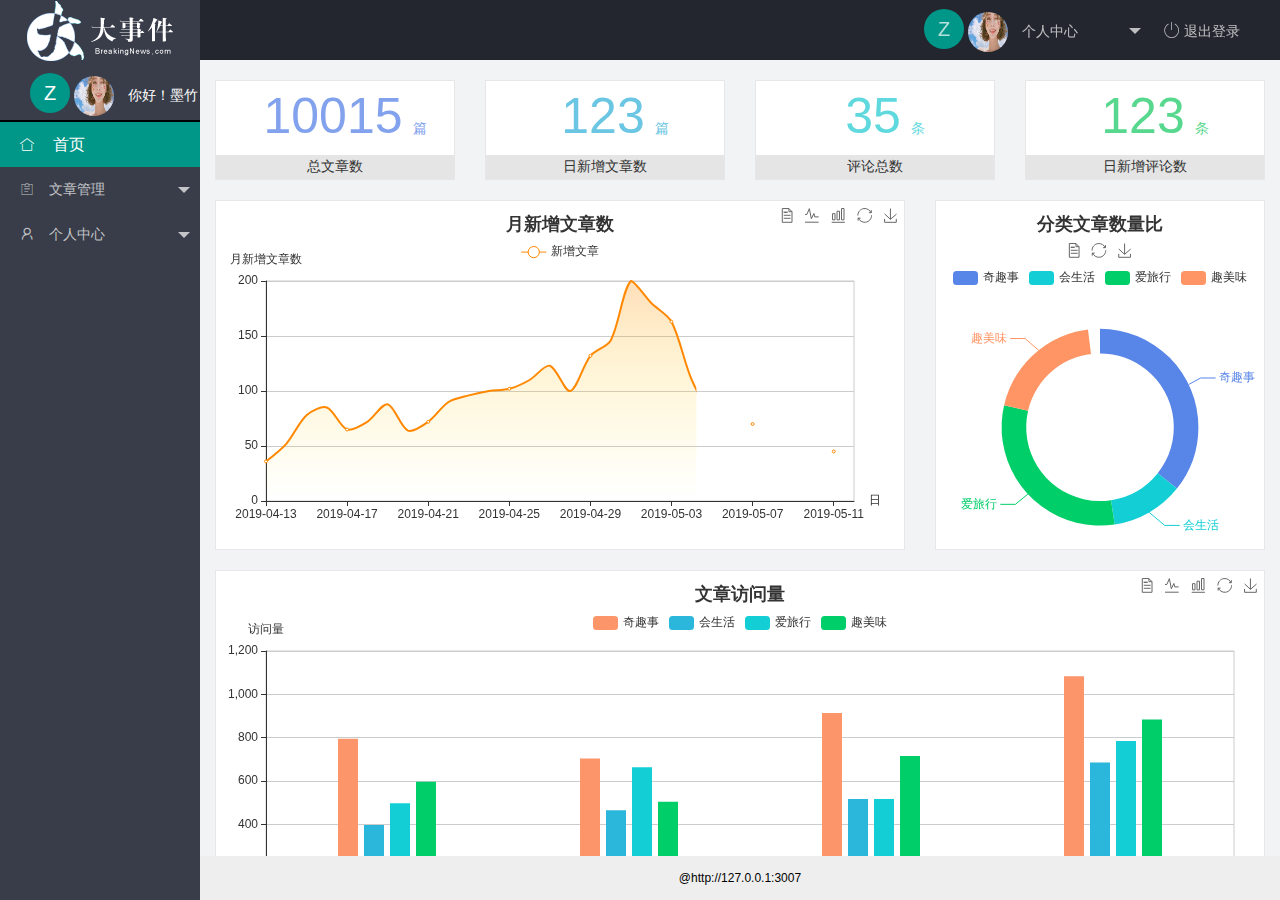
==== commit f706ea89: "完成了修改用户密码功能" ====
--- a/index.html
+++ b/index.html
@@ -75,9 +75,9 @@
           <li class="layui-nav-item">
             <a href="javascript:;"> <i class="layui-icon layui-icon-username"></i>个人中心</a>
             <dl class="layui-nav-child">
-              <dd><a href="javascript:;">基本信息</a></dd>
+              <dd><a href="./user/user_info.html" target="fm">基本信息</a></dd>
               <dd><a href="javascript:;">更换头像</a></dd>
-              <dd><a href="javascript:;">修改密码</a></dd>
+              <dd><a href="./user/user_pwd.html" target="fm">修改密码</a></dd>
             </dl>
           </li>
         </ul>
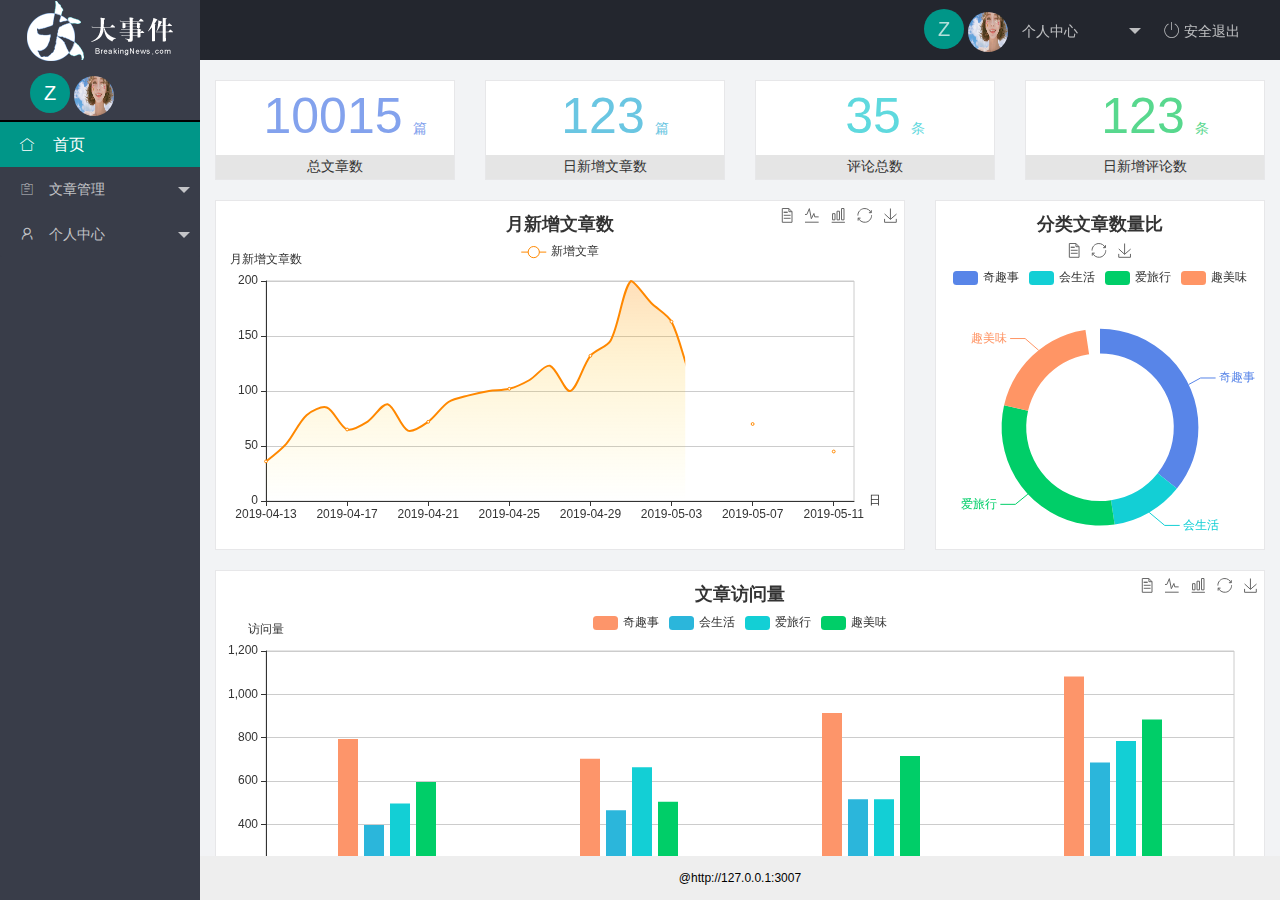
==== commit 5bfe9f3f: "完成对个人中心的开发" ====
--- a/index.html
+++ b/index.html
@@ -35,15 +35,15 @@
             个人中心
           </a>
           <dl class="layui-nav-child">
-            <dd><a href="">基本资料</a></dd>
-            <dd><a href="">更换头像</a></dd>
-            <dd><a href="">修改密码</a></dd>
+            <dd><a href="./user/user_info.html" target="fm">基本信息</a></dd>
+            <dd><a href="./user/user_avatar.html" target="fm">更换头像</a></dd>
+            <dd><a href="./user/user_pwd.html" target="fm">修改密码</a></dd>
           </dl>
         </li>
         <li class="layui-nav-item" lay-header-event="menuRight" lay-unselect>
           <a href="javascript:;" id="btnLogout">
             <span class="iconfont icon-tuichu"></span>
-            退出登录
+            安全退出
           </a>
         </li>
       </ul>
@@ -55,7 +55,7 @@
           <!-- 文本头像 -->
           <span class="text-avatar">Z</span>
           <img src="./assets/images/2052120.jpg" class="layui-nav-img">
-          <span id="welcome">你好！墨竹</span>
+          <span id="welcome"></span>
         </div>
         <!-- 左侧导航区域（可配合layui已有的垂直导航） -->
         <ul class="layui-nav layui-nav-tree" lay-filter="test" lay-shrink="all">
@@ -76,7 +76,7 @@
             <a href="javascript:;"> <i class="layui-icon layui-icon-username"></i>个人中心</a>
             <dl class="layui-nav-child">
               <dd><a href="./user/user_info.html" target="fm">基本信息</a></dd>
-              <dd><a href="javascript:;">更换头像</a></dd>
+              <dd><a href="./user/user_avatar.html" target="fm">更换头像</a></dd>
               <dd><a href="./user/user_pwd.html" target="fm">修改密码</a></dd>
             </dl>
           </li>
